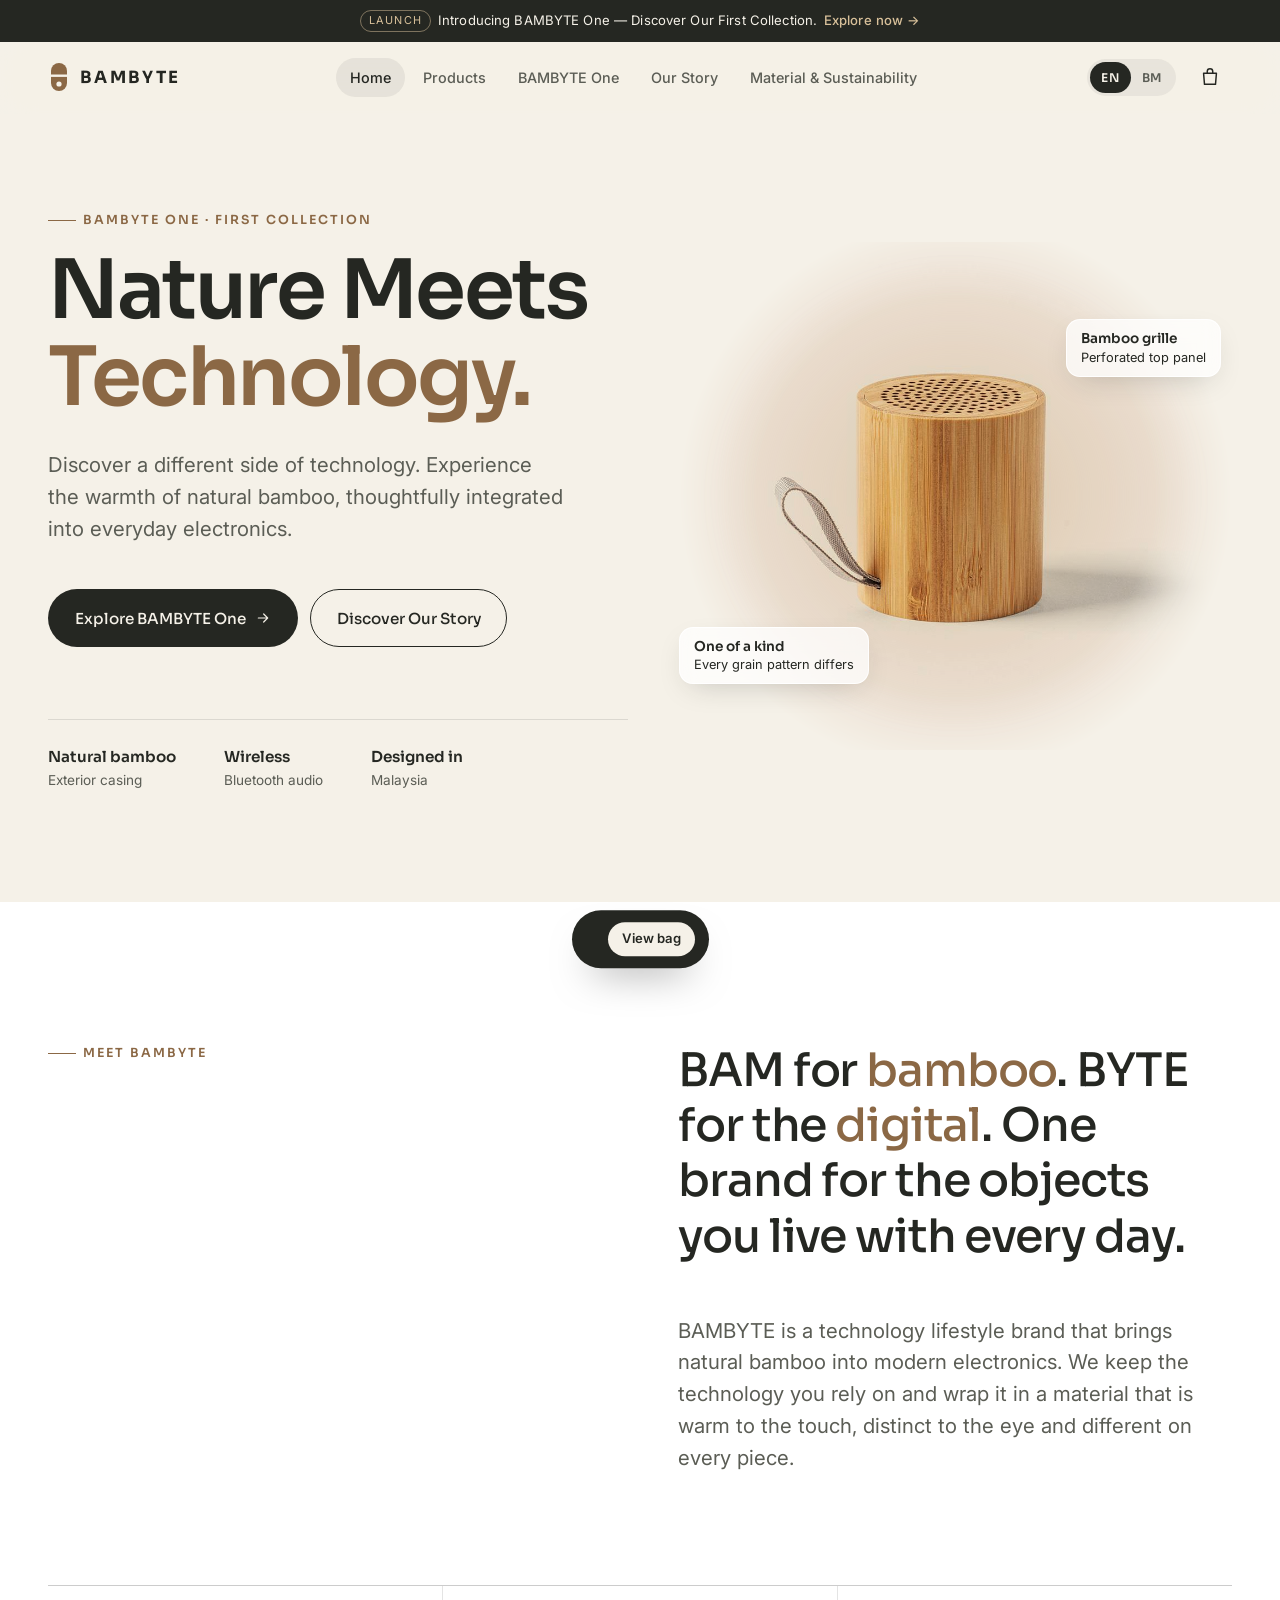
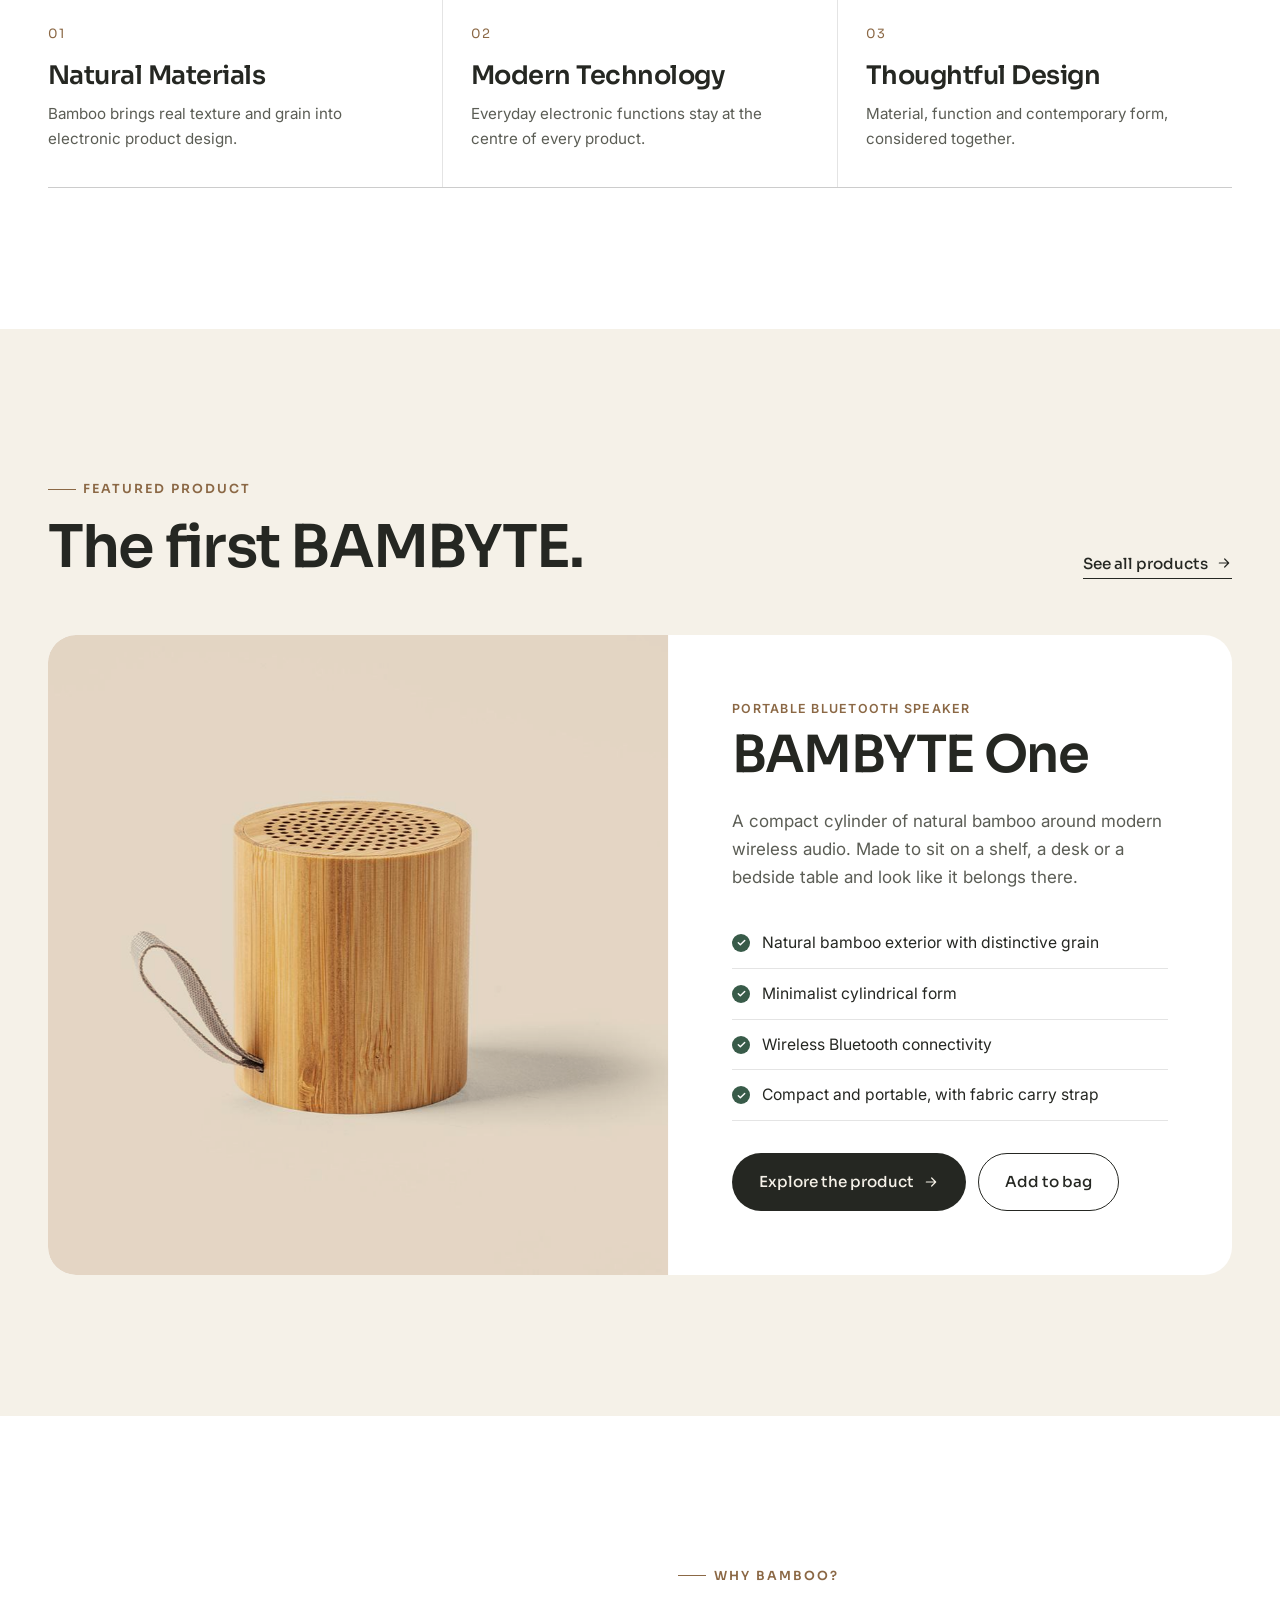
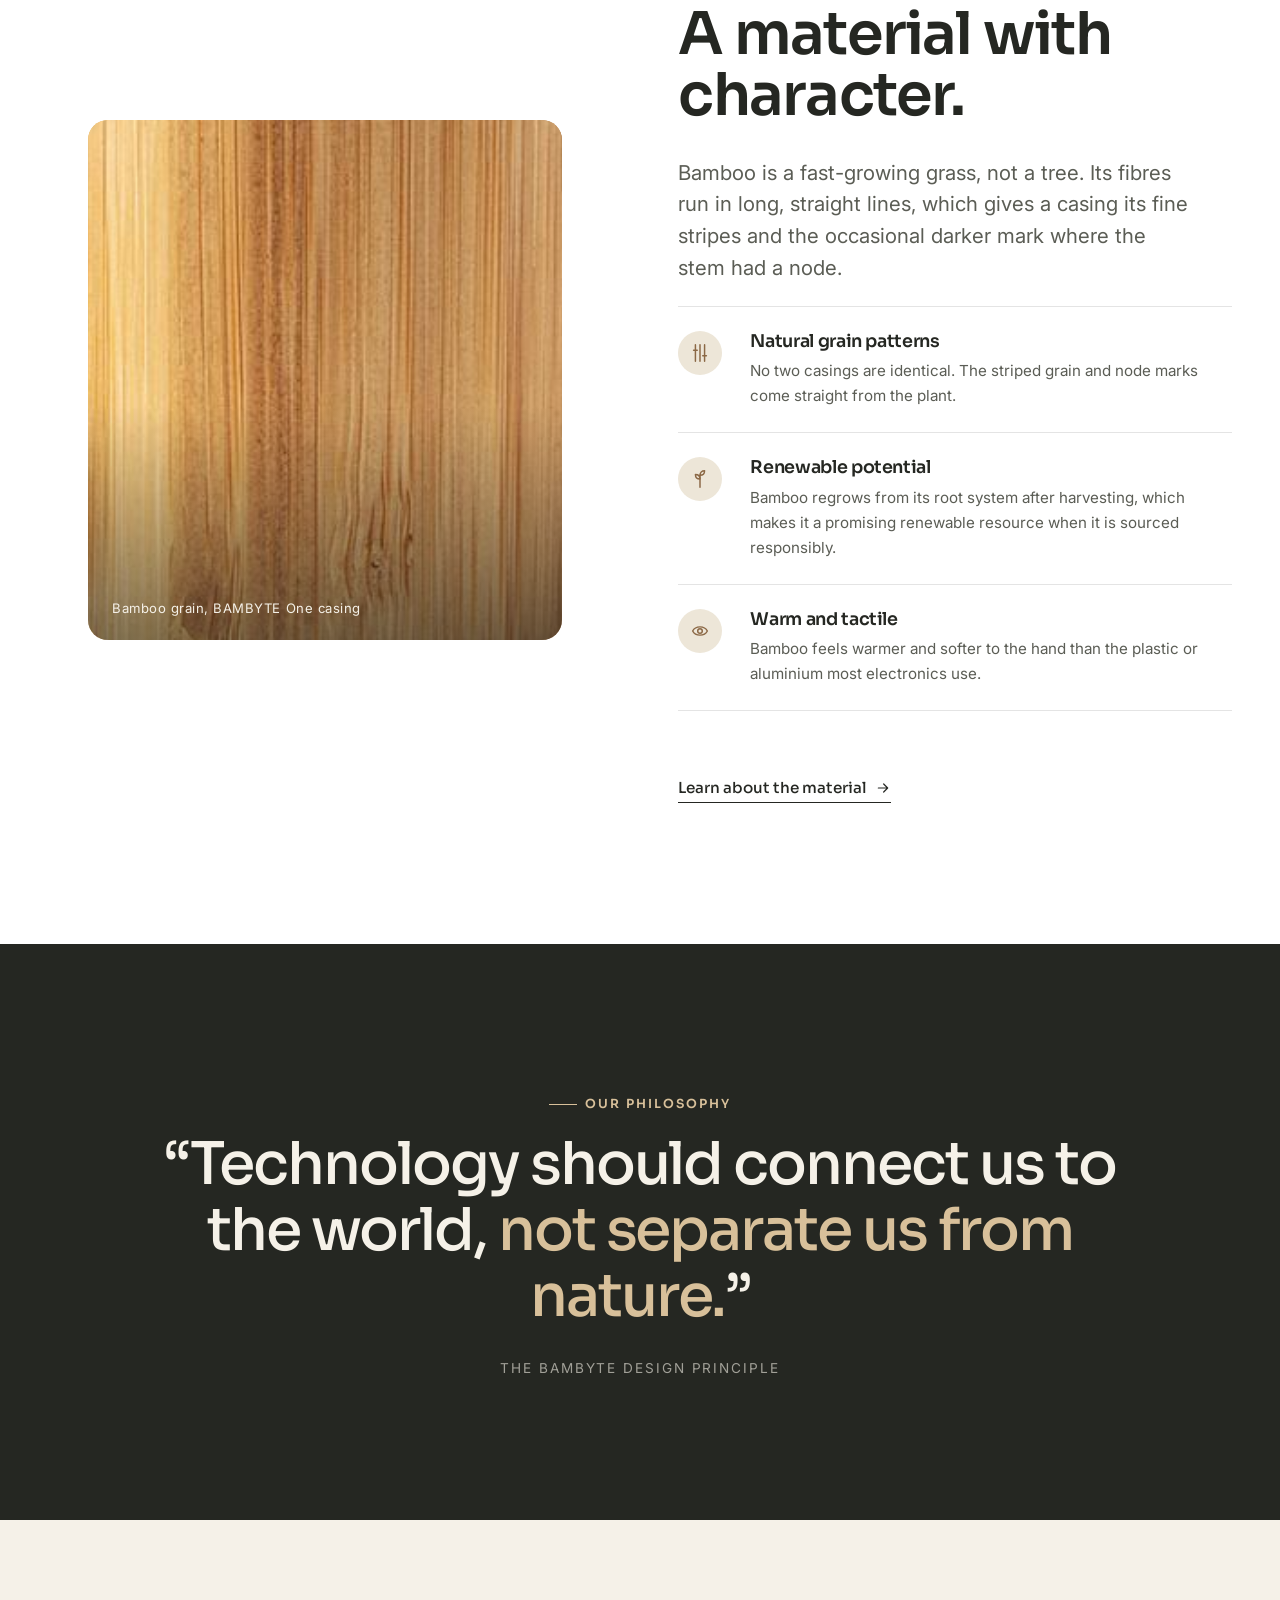
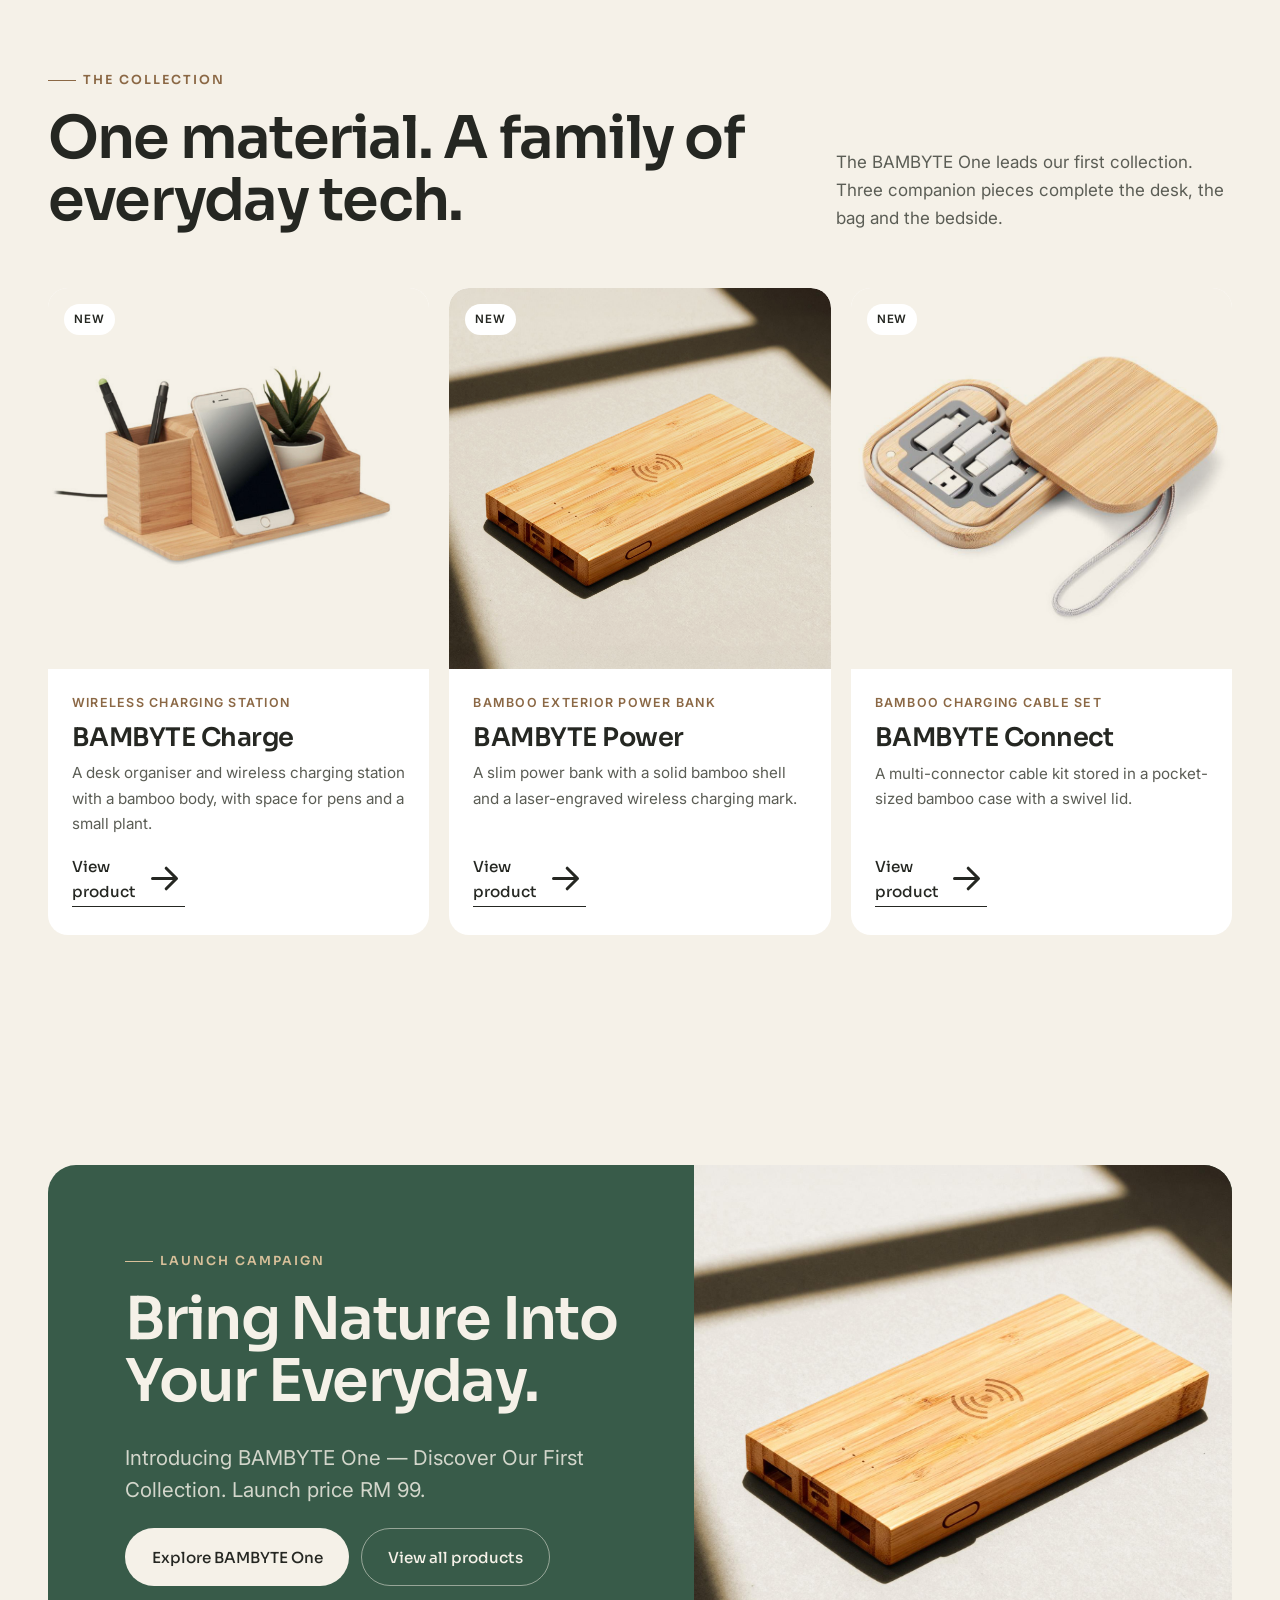
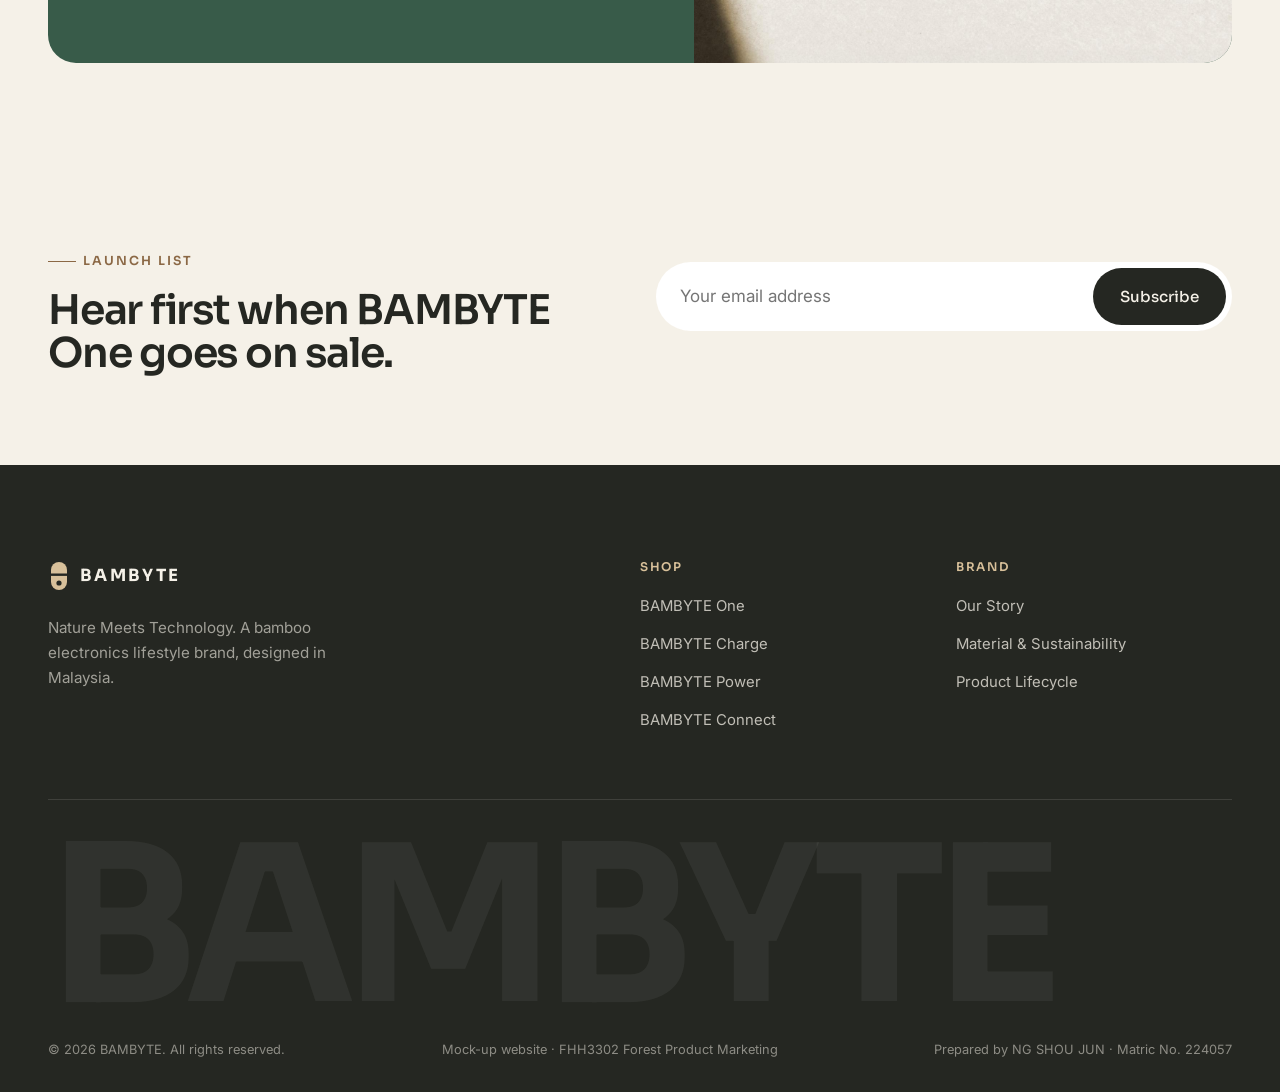
==== index.html @ 1f3321f1 "Add files via upload" ====
<!doctype html>
<html lang="en" class="no-js">
<head>
  <meta charset="utf-8">
  <meta name="viewport" content="width=device-width, initial-scale=1">
  <title>BAMBYTE — Nature Meets Technology</title>
  <meta name="description" content="BAMBYTE combines natural bamboo with modern electronics. Discover BAMBYTE One, a bamboo Bluetooth speaker designed for modern living spaces.">
  <meta property="og:title" content="BAMBYTE — Nature Meets Technology">
  <meta property="og:description" content="Bamboo electronics for modern living. Introducing BAMBYTE One.">
  <meta property="og:image" content="assets/img/one-speaker.jpg">
  <meta property="og:type" content="website">
  <meta name="theme-color" content="#F5F1E8">
  <link rel="preconnect" href="https://fonts.googleapis.com">
  <link rel="preconnect" href="https://fonts.gstatic.com" crossorigin>
  <link href="https://fonts.googleapis.com/css2?family=Inter:wght@400;500;600&family=Sora:wght@400;500;600;700&display=swap" rel="stylesheet">
  <link rel="stylesheet" href="assets/css/style.css">
</head>
<body data-page="home">
<main id="main">

  <!-- HERO -->
  <section class="hero">
    <div class="wrap">
      <div>
        <div class="eyebrow reveal">BAMBYTE One · First Collection</div>
        <h1 class="reveal" data-delay="1">Nature Meets <span class="accent">Technology.</span></h1>
        <p class="lead reveal" data-delay="2">Discover a different side of technology. Experience the warmth of natural bamboo, thoughtfully integrated into everyday electronics.</p>
        <div class="btn-row reveal" data-delay="3">
          <a class="btn btn--primary" href="bambyte-one.html">Explore BAMBYTE One <svg viewBox="0 0 24 24" fill="none" stroke="currentColor" stroke-width="1.8" stroke-linecap="round" stroke-linejoin="round"><path d="M5 12h14M13 6l6 6-6 6"/></svg></a>
          <a class="btn btn--ghost" href="story.html">Discover Our Story</a>
        </div>
        <div class="hero-meta reveal" data-delay="3">
          <div><strong>Natural bamboo</strong>Exterior casing</div>
          <div><strong>Wireless</strong>Bluetooth audio</div>
          <div><strong>Designed in</strong>Malaysia</div>
        </div>
      </div>
      <div class="hero-visual reveal" data-delay="1">
        <img src="assets/img/one-speaker.jpg" alt="BAMBYTE One bluetooth speaker with a cylindrical natural bamboo casing and perforated top grille" data-parallax="-0.04" fetchpriority="high">
        <div class="hero-callout hero-callout--a"><b>Bamboo grille</b>Perforated top panel</div>
        <div class="hero-callout hero-callout--b"><b>One of a kind</b>Every grain pattern differs</div>
      </div>
    </div>
  </section>

  <!-- A. BRAND INTRODUCTION -->
  <section class="section section--white" id="intro">
    <div class="wrap">
      <div class="split">
        <div class="eyebrow reveal">Meet BAMBYTE</div>
        <div>
          <p class="statement reveal">BAM for <em>bamboo</em>. BYTE for the <em>digital</em>. One brand for the objects you live with every day.</p>
          <p class="lead reveal" data-delay="1">BAMBYTE is a technology lifestyle brand that brings natural bamboo into modern electronics. We keep the technology you rely on and wrap it in a material that is warm to the touch, distinct to the eye and different on every piece.</p>
        </div>
      </div>
      <div class="pillars">
        <div class="pillar reveal"><span class="num">01</span><h3>Natural Materials</h3><p>Bamboo brings real texture and grain into electronic product design.</p></div>
        <div class="pillar reveal" data-delay="1"><span class="num">02</span><h3>Modern Technology</h3><p>Everyday electronic functions stay at the centre of every product.</p></div>
        <div class="pillar reveal" data-delay="2"><span class="num">03</span><h3>Thoughtful Design</h3><p>Material, function and contemporary form, considered together.</p></div>
      </div>
    </div>
  </section>

  <!-- B. FEATURED PRODUCT -->
  <section class="section" id="featured">
    <div class="wrap">
      <div class="head-row">
        <div>
          <div class="eyebrow reveal">Featured product</div>
          <h2 class="reveal">The first BAMBYTE.</h2>
        </div>
        <a class="link-arrow reveal" href="products.html">See all products <svg width="16" height="16" viewBox="0 0 24 24" fill="none" stroke="currentColor" stroke-width="1.8" stroke-linecap="round" stroke-linejoin="round"><path d="M5 12h14M13 6l6 6-6 6"/></svg></a>
      </div>
      <article class="feature-card reveal">
        <div class="feature-card__media"><img src="assets/img/one-speaker.jpg" alt="BAMBYTE One speaker on a warm ivory background" loading="lazy"></div>
        <div class="feature-card__body">
          <div class="product-card__type">Portable Bluetooth Speaker</div>
          <h2>BAMBYTE One</h2>
          <p class="muted">A compact cylinder of natural bamboo around modern wireless audio. Made to sit on a shelf, a desk or a bedside table and look like it belongs there.</p>
          <ul class="check-list">
            <li>Natural bamboo exterior with distinctive grain</li>
            <li>Minimalist cylindrical form</li>
            <li>Wireless Bluetooth connectivity</li>
            <li>Compact and portable, with fabric carry strap</li>
          </ul>
          <div class="btn-row">
            <a class="btn btn--primary" href="bambyte-one.html">Explore the product <svg viewBox="0 0 24 24" fill="none" stroke="currentColor" stroke-width="1.8" stroke-linecap="round" stroke-linejoin="round"><path d="M5 12h14M13 6l6 6-6 6"/></svg></a>
            <button class="btn btn--ghost" data-add="one">Add to bag</button>
          </div>
        </div>
      </article>
    </div>
  </section>

  <!-- C. WHY BAMBOO -->
  <section class="section section--white" id="why-bamboo">
    <div class="wrap split split--center">
      <figure class="texture-panel reveal" role="img" aria-label="Close-up of natural bamboo grain on the BAMBYTE One casing">
        <div class="crop crop--grain"></div>
        <figcaption>Bamboo grain, BAMBYTE One casing</figcaption>
      </figure>
      <div>
        <div class="eyebrow reveal">Why bamboo?</div>
        <h2 class="reveal">A material with character.</h2>
        <p class="lead reveal">Bamboo is a fast-growing grass, not a tree. Its fibres run in long, straight lines, which gives a casing its fine stripes and the occasional darker mark where the stem had a node.</p>
        <div class="facts">
          <div class="fact reveal"><div class="ico"><svg viewBox="0 0 24 24" fill="none" stroke="currentColor" stroke-width="1.6" stroke-linecap="round"><path d="M7 3v18M12 3v18M17 3v18"/><path d="M5 9h4M15 15h4"/></svg></div><div><h3>Natural grain patterns</h3><p>No two casings are identical. The striped grain and node marks come straight from the plant.</p></div></div>
          <div class="fact reveal"><div class="ico"><svg viewBox="0 0 24 24" fill="none" stroke="currentColor" stroke-width="1.6" stroke-linecap="round" stroke-linejoin="round"><path d="M12 21V8"/><path d="M12 8c0-3 2-5 5-5 0 3-2 5-5 5zM12 12c0-3-2-5-5-5 0 3 2 5 5 5z"/></svg></div><div><h3>Renewable potential</h3><p>Bamboo regrows from its root system after harvesting, which makes it a promising renewable resource when it is sourced responsibly.</p></div></div>
          <div class="fact reveal"><div class="ico"><svg viewBox="0 0 24 24" fill="none" stroke="currentColor" stroke-width="1.6" stroke-linecap="round" stroke-linejoin="round"><path d="M4 12c3-6 13-6 16 0-3 6-13 6-16 0z"/><circle cx="12" cy="12" r="2.5"/></svg></div><div><h3>Warm and tactile</h3><p>Bamboo feels warmer and softer to the hand than the plastic or aluminium most electronics use.</p></div></div>
        </div>
        <a class="link-arrow reveal mt-l" href="sustainability.html">Learn about the material <svg width="16" height="16" viewBox="0 0 24 24" fill="none" stroke="currentColor" stroke-width="1.8" stroke-linecap="round" stroke-linejoin="round"><path d="M5 12h14M13 6l6 6-6 6"/></svg></a>
      </div>
    </div>
  </section>

  <!-- D. PHILOSOPHY -->
  <section class="section section--dark" id="philosophy">
    <div class="wrap">
      <div class="quote-block">
        <div class="eyebrow reveal">Our philosophy</div>
        <blockquote class="reveal">“Technology should connect us to the world, <span>not separate us from nature.</span>”</blockquote>
        <cite class="reveal">The BAMBYTE design principle</cite>
      </div>
    </div>
  </section>

  <!-- Collection teaser -->
  <section class="section" id="collection">
    <div class="wrap">
      <div class="head-row">
        <div>
          <div class="eyebrow reveal">The collection</div>
          <h2 class="reveal">One material. A family of everyday tech.</h2>
        </div>
        <p class="muted reveal" style="max-width:36ch;margin:0">The BAMBYTE One leads our first collection. Three companion pieces complete the desk, the bag and the bedside.</p>
      </div>
      <div class="catalogue" id="home-catalogue"></div>
    </div>
  </section>

  <!-- E. CALL TO ACTION -->
  <section class="section section--tight">
    <div class="wrap">
      <div class="cta-band reveal">
        <div class="cta-band__body">
          <div class="eyebrow">Launch campaign</div>
          <h2>Bring Nature Into Your Everyday.</h2>
          <p class="lead">Introducing BAMBYTE One — Discover Our First Collection. Launch price RM 99.</p>
          <div class="btn-row">
            <a class="btn btn--light" href="bambyte-one.html">Explore BAMBYTE One</a>
            <a class="btn btn--ghost-light" href="products.html">View all products</a>
          </div>
        </div>
        <div class="cta-band__media" role="img" aria-label="BAMBYTE Power bamboo power bank in natural window light"></div>
      </div>
    </div>
  </section>

  <!-- Newsletter -->
  <section class="section section--tight">
    <div class="wrap newsletter">
      <div>
        <div class="eyebrow">Launch list</div>
        <h2 class="mb-0" style="font-size:clamp(1.8rem,3.2vw,2.6rem)">Hear first when BAMBYTE One goes on sale.</h2>
      </div>
      <div>
        <form novalidate>
          <label class="visually-hidden" for="nl-email">Email address</label>
          <input id="nl-email" type="email" placeholder="Your email address" autocomplete="email">
          <button class="btn btn--primary" type="submit">Subscribe</button>
        </form>
        <p class="msg" aria-live="polite"></p>
      </div>
    </div>
  </section>

</main>
<script src="assets/js/i18n-ms.js"></script>
<script src="assets/js/main.js"></script>
<script>
  // Companion products on the home page (flagship already featured above)
  document.getElementById('home-catalogue').innerHTML =
    Object.values(PRODUCTS).filter(p => !p.flagship).map(cardHTML).join('');
</script>
</body>
</html>
---- assets/css/style.css ----
/* =========================================================
   BAMBYTE — Nature Meets Technology
   Global stylesheet
   ========================================================= */

:root {
  --ivory: #F5F1E8;
  --ivory-deep: #EDE6D8;
  --beige: #D8C09A;
  --brown: #8B6845;
  --green: #385B49;
  --charcoal: #252722;
  --white: #FFFFFF;

  --ink: var(--charcoal);
  --ink-soft: #5B5D55;
  --line: rgba(37, 39, 34, .12);

  --font-head: "Sora", "Segoe UI", system-ui, sans-serif;
  --font-body: "Inter", "Segoe UI", system-ui, sans-serif;

  --wrap: 1280px;
  --gutter: clamp(16px, 4vw, 48px);
  --radius: 20px;
  --radius-sm: 12px;
  --ease: cubic-bezier(.2, .7, .2, 1);
  --header-h: 72px;
}

*, *::before, *::after { box-sizing: border-box; }
html { scroll-behavior: smooth; -webkit-text-size-adjust: 100%; }
@media (prefers-reduced-motion: reduce) {
  html { scroll-behavior: auto; }
  *, *::before, *::after { animation: none !important; transition: none !important; }
}

body {
  margin: 0;
  font-family: var(--font-body);
  font-size: 17px;
  line-height: 1.65;
  color: var(--ink);
  background: var(--ivory);
  -webkit-font-smoothing: antialiased;
  overflow-x: hidden;
}

img { max-width: 100%; display: block; }
a { color: inherit; }
button { font: inherit; color: inherit; cursor: pointer; }
:focus-visible { outline: 2px solid var(--green); outline-offset: 3px; border-radius: 4px; }

h1, h2, h3, h4 {
  font-family: var(--font-head);
  font-weight: 600;
  letter-spacing: -0.03em;
  line-height: 1.05;
  margin: 0 0 .5em;
}
h1 { font-size: clamp(2.6rem, 7vw, 6.2rem); }
h2 { font-size: clamp(2rem, 4.6vw, 3.8rem); }
h3 { font-size: clamp(1.25rem, 2vw, 1.6rem); letter-spacing: -0.02em; line-height: 1.2; }
p { margin: 0 0 1.1em; }

.wrap { width: 100%; max-width: var(--wrap); margin: 0 auto; padding: 0 var(--gutter); }
.section { padding: clamp(72px, 11vw, 160px) 0; }
.section--tight { padding: clamp(48px, 7vw, 96px) 0; }
.section--white { background: var(--white); }
.section--sand { background: var(--ivory-deep); }
.section--dark { background: var(--charcoal); color: var(--ivory); }
.section--green { background: var(--green); color: var(--ivory); }

.eyebrow {
  display: inline-flex; align-items: center; gap: .6em;
  font-family: var(--font-head);
  font-size: .78rem; font-weight: 600;
  letter-spacing: .16em; text-transform: uppercase;
  color: var(--brown);
  margin-bottom: 1.4em;
}
.eyebrow::before { content: ""; width: 28px; height: 1px; background: currentColor; }
.section--dark .eyebrow, .section--green .eyebrow { color: var(--beige); }

.lead { font-size: clamp(1.1rem, 1.6vw, 1.35rem); line-height: 1.55; color: var(--ink-soft); max-width: 40ch; }
.section--dark .lead, .section--green .lead { color: rgba(245, 241, 232, .75); }
.muted { color: var(--ink-soft); }
.small { font-size: .875rem; }

/* ---------- Buttons ---------- */
.btn {
  display: inline-flex; align-items: center; justify-content: center; gap: .6em;
  padding: 1em 1.7em;
  border-radius: 999px;
  border: 1px solid transparent;
  font-family: var(--font-head);
  font-size: .95rem; font-weight: 500;
  text-decoration: none;
  transition: background .35s var(--ease), color .35s var(--ease), border-color .35s var(--ease), transform .35s var(--ease);
  white-space: nowrap;
}
.btn svg { width: 16px; height: 16px; transition: transform .35s var(--ease); }
.btn:hover svg { transform: translateX(3px); }
.btn--primary { background: var(--charcoal); color: var(--ivory); }
.btn--primary:hover { background: var(--green); }
.btn--ghost { border-color: var(--charcoal); color: var(--charcoal); background: transparent; }
.btn--ghost:hover { background: var(--charcoal); color: var(--ivory); }
.btn--light { background: var(--ivory); color: var(--charcoal); }
.btn--light:hover { background: var(--beige); }
.btn--ghost-light { border-color: rgba(245,241,232,.5); color: var(--ivory); }
.btn--ghost-light:hover { background: var(--ivory); color: var(--charcoal); }
.btn--block { width: 100%; }
.btn-row { display: flex; flex-wrap: wrap; gap: 12px; }

.link-arrow {
  display: inline-flex; align-items: center; gap: .5em;
  font-family: var(--font-head); font-weight: 500; font-size: .95rem;
  text-decoration: none; border-bottom: 1px solid currentColor; padding-bottom: 2px;
}

/* ---------- Launch bar ---------- */
.launch-bar {
  background: var(--charcoal); color: var(--ivory);
  font-size: .82rem; text-align: center;
  padding: 10px var(--gutter);
  letter-spacing: .01em;
}
.launch-bar a { color: var(--beige); text-decoration: none; font-weight: 500; margin-left: .5em; white-space: nowrap; }
.launch-bar a:hover { text-decoration: underline; }
.launch-bar .tag {
  display: inline-block; font-size: .68rem; letter-spacing: .12em; text-transform: uppercase;
  border: 1px solid rgba(216,192,154,.5); color: var(--beige);
  border-radius: 999px; padding: 1px 8px; margin-right: .6em; vertical-align: 1px;
}

/* ---------- Header ---------- */
.site-header {
  position: sticky; top: 0; z-index: 50;
  height: var(--header-h);
  background: rgba(245, 241, 232, .82);
  backdrop-filter: saturate(160%) blur(16px);
  -webkit-backdrop-filter: saturate(160%) blur(16px);
  border-bottom: 1px solid transparent;
  transition: border-color .3s, background .3s;
}
.site-header.is-scrolled { border-bottom-color: var(--line); }
.site-header .wrap { height: 100%; display: flex; align-items: center; justify-content: space-between; gap: 24px; }

.logo { display: inline-flex; align-items: center; gap: 10px; text-decoration: none; font-family: var(--font-head); font-weight: 700; letter-spacing: .14em; font-size: 1.05rem; }
.logo svg { width: 22px; height: 30px; flex: none; }

.nav { display: flex; align-items: center; gap: 4px; }
.nav a {
  text-decoration: none; font-size: .9rem; font-weight: 500;
  padding: 8px 14px; border-radius: 999px; color: var(--ink-soft);
  transition: color .25s, background .25s;
}
.nav a:hover { color: var(--ink); background: rgba(37,39,34,.05); }
.nav a[aria-current="page"] { color: var(--ink); background: rgba(37,39,34,.07); }

.header-actions { display: flex; align-items: center; gap: 8px; }
.icon-btn {
  position: relative; width: 44px; height: 44px; border-radius: 50%;
  display: inline-grid; place-items: center;
  background: transparent; border: 0; transition: background .25s;
}
.icon-btn:hover { background: rgba(37,39,34,.07); }
.icon-btn svg { width: 22px; height: 22px; }
.cart-count {
  position: absolute; top: 4px; right: 2px;
  min-width: 18px; height: 18px; padding: 0 5px;
  border-radius: 999px; background: var(--green); color: var(--white);
  font-size: .68rem; font-weight: 600; line-height: 18px; text-align: center;
  transform: scale(0); transition: transform .3s var(--ease);
}
.cart-count.has-items { transform: scale(1); }
.cart-count.bump { animation: bump .45s var(--ease); }
@keyframes bump { 40% { transform: scale(1.35); } }

.menu-toggle { display: none; }

@media (max-width: 920px) {
  .menu-toggle { display: inline-grid; }
  .nav {
    position: fixed; inset: var(--header-h) 0 0 0;
    flex-direction: column; align-items: stretch; gap: 0;
    padding: 24px var(--gutter) 40px;
    background: var(--ivory);
    opacity: 0; visibility: hidden; transform: translateY(-8px);
    transition: opacity .3s var(--ease), transform .3s var(--ease), visibility .3s;
    overflow-y: auto;
  }
  .nav a {
    font-family: var(--font-head); font-size: 1.7rem; font-weight: 500; letter-spacing: -0.02em;
    padding: 14px 0; border-radius: 0; border-bottom: 1px solid var(--line); color: var(--ink);
  }
  .nav a[aria-current="page"] { background: none; color: var(--green); }
  body.menu-open .nav { opacity: 1; visibility: visible; transform: none; }
  body.menu-open { overflow: hidden; }
}

/* ---------- Hero (home) ---------- */
.hero {
  position: relative;
  min-height: calc(100svh - var(--header-h) - 40px);
  display: grid; align-items: center;
  padding: clamp(40px, 6vw, 80px) 0 clamp(56px, 8vw, 100px);
  overflow: hidden;
}
.hero .wrap { display: grid; grid-template-columns: 1.05fr 1fr; gap: clamp(24px, 4vw, 64px); align-items: center; }
.hero h1 { margin-bottom: .35em; }
.hero h1 .accent { color: var(--brown); }
.hero .lead { margin-bottom: 2.2em; }
.hero-visual { position: relative; aspect-ratio: 1 / 1; }
.hero-visual::before {
  content: ""; position: absolute; inset: 8% 6%;
  border-radius: 50%;
  background: radial-gradient(closest-side, rgba(216,192,154,.55), rgba(216,192,154,0));
  filter: blur(10px);
}
.hero-visual img {
  position: relative; width: 100%; height: 100%; object-fit: contain;
  mix-blend-mode: multiply;
  will-change: transform;
}
.hero-meta {
  display: flex; gap: clamp(20px, 4vw, 48px); flex-wrap: wrap;
  margin-top: clamp(40px, 6vw, 72px); padding-top: 24px; border-top: 1px solid var(--line);
  font-size: .85rem; color: var(--ink-soft);
}
.hero-meta strong { display: block; font-family: var(--font-head); font-weight: 600; color: var(--ink); font-size: .95rem; }
.hero-callout {
  position: absolute; z-index: 2;
  background: rgba(255,255,255,.75); backdrop-filter: blur(10px); -webkit-backdrop-filter: blur(10px);
  border: 1px solid rgba(255,255,255,.9);
  padding: 10px 14px; border-radius: 14px; font-size: .8rem; line-height: 1.35;
  box-shadow: 0 10px 30px -12px rgba(37,39,34,.25);
}
.hero-callout b { display: block; font-family: var(--font-head); font-weight: 600; font-size: .85rem; }
.hero-callout--a { top: 18%; right: 2%; }
.hero-callout--b { bottom: 16%; left: 0; }

@media (max-width: 860px) {
  .hero { min-height: auto; }
  .hero .wrap { grid-template-columns: 1fr; }
  .hero-visual { max-width: 520px; width: 100%; margin: 0 auto; order: -1; }
  .hero-callout--a { right: 0; }
}

/* ---------- Statement / intro ---------- */
.statement {
  font-family: var(--font-head);
  font-size: clamp(1.6rem, 3.6vw, 3rem);
  font-weight: 500; letter-spacing: -0.025em; line-height: 1.2;
  max-width: 24ch;
}
.statement em { font-style: normal; color: var(--brown); }
.split { display: grid; grid-template-columns: 1fr 1fr; gap: clamp(32px, 6vw, 96px); align-items: start; }
.split--center { align-items: center; }
@media (max-width: 860px) { .split { grid-template-columns: 1fr; } }

.pillars { display: grid; grid-template-columns: repeat(3, 1fr); gap: 1px; background: var(--line); border-top: 1px solid var(--line); border-bottom: 1px solid var(--line); margin-top: clamp(48px, 7vw, 96px); }
.pillar { background: var(--ivory); padding: 32px 28px 36px 0; }
.pillar + .pillar { padding-left: 28px; }
.pillar .num { font-family: var(--font-head); font-size: .8rem; color: var(--brown); letter-spacing: .1em; }
.pillar h3 { margin: 14px 0 10px; }
.pillar p { color: var(--ink-soft); margin: 0; font-size: .95rem; }
.section--white .pillar { background: var(--white); }
@media (max-width: 760px) {
  .pillars { grid-template-columns: 1fr; }
  .pillar, .pillar + .pillar { padding: 28px 0; }
}

/* ---------- Featured product (home) ---------- */
.feature-card {
  display: grid; grid-template-columns: 1.1fr 1fr;
  background: var(--white); border-radius: calc(var(--radius) + 8px); overflow: hidden;
}
.feature-card__media { background: var(--ivory-deep); position: relative; min-height: 420px; }
.feature-card__media img { position: absolute; inset: 0; width: 100%; height: 100%; object-fit: cover; mix-blend-mode: multiply; transition: transform 1.2s var(--ease); }
.feature-card:hover .feature-card__media img { transform: scale(1.04); }
.feature-card__body { padding: clamp(32px, 5vw, 72px); display: flex; flex-direction: column; justify-content: center; }
.feature-card__body h2 { font-size: clamp(2rem, 4vw, 3.2rem); }
.check-list { list-style: none; padding: 0; margin: 8px 0 32px; }
.check-list li { display: flex; gap: 12px; padding: 12px 0; border-bottom: 1px solid var(--line); font-size: .98rem; }
.check-list li::before {
  content: ""; flex: none; width: 18px; height: 18px; margin-top: 4px; border-radius: 50%;
  background: var(--green) url("data:image/svg+xml,%3Csvg xmlns='http://www.w3.org/2000/svg' viewBox='0 0 24 24' fill='none' stroke='white' stroke-width='3' stroke-linecap='round' stroke-linejoin='round'%3E%3Cpath d='M5 12.5l4.5 4.5L19 7.5'/%3E%3C/svg%3E") center / 11px no-repeat;
}
@media (max-width: 860px) {
  .feature-card { grid-template-columns: 1fr; }
  .feature-card__media { min-height: 0; aspect-ratio: 1 / .92; }
}

/* ---------- Why bamboo ---------- */
.texture-panel {
  position: relative; border-radius: var(--radius); overflow: hidden; min-height: 520px;
  background-image: url("../img/one-speaker.jpg");
  background-size: 520%; background-position: 46% 72%;
}
.texture-panel::after { content: ""; position: absolute; inset: 0; background: linear-gradient(180deg, rgba(37,39,34,0) 55%, rgba(37,39,34,.55)); }
.texture-panel figcaption { position: absolute; z-index: 1; left: 24px; bottom: 20px; color: var(--ivory); font-size: .82rem; letter-spacing: .04em; }
.facts { display: grid; gap: 0; margin-top: 8px; }
.fact { display: grid; grid-template-columns: 56px 1fr; gap: 16px; padding: 24px 0; border-top: 1px solid var(--line); }
.fact:last-child { border-bottom: 1px solid var(--line); }
.fact .ico { width: 44px; height: 44px; border-radius: 50%; display: grid; place-items: center; background: var(--ivory-deep); color: var(--brown); }
.fact .ico svg { width: 22px; height: 22px; }
.fact h3 { font-size: 1.1rem; margin-bottom: 6px; }
.fact p { margin: 0; color: var(--ink-soft); font-size: .95rem; }
@media (max-width: 860px) { .texture-panel { min-height: 360px; } }

/* ---------- Philosophy quote ---------- */
.quote-block { text-align: center; max-width: 1000px; margin: 0 auto; }
.quote-block blockquote {
  margin: 0; font-family: var(--font-head); font-weight: 500;
  font-size: clamp(1.9rem, 4.6vw, 4rem); line-height: 1.12; letter-spacing: -0.035em;
}
.quote-block blockquote span { color: var(--beige); }
.quote-block cite { display: block; margin-top: 2em; font-style: normal; font-size: .85rem; letter-spacing: .14em; text-transform: uppercase; color: rgba(245,241,232,.6); }

/* ---------- CTA band ---------- */
.cta-band {
  position: relative; overflow: hidden;
  border-radius: calc(var(--radius) + 8px);
  background: var(--green); color: var(--ivory);
  display: grid; grid-template-columns: 1.2fr 1fr; align-items: center;
}
.cta-band__body { padding: clamp(40px, 6vw, 88px); }
.cta-band__body h2 { font-size: clamp(2.1rem, 4.6vw, 4rem); }
.cta-band__media { align-self: stretch; position: relative; min-height: 360px; background: url("../img/power-bank.jpg") center / cover; }
@media (max-width: 860px) { .cta-band { grid-template-columns: 1fr; } .cta-band__media { min-height: 280px; } }

/* ---------- Page hero (inner pages) ---------- */
.page-hero { padding: clamp(56px, 9vw, 128px) 0 clamp(40px, 6vw, 80px); }
.page-hero h1 { font-size: clamp(2.6rem, 6.4vw, 5.6rem); max-width: 14ch; }
.page-hero .lead { max-width: 52ch; }
.page-hero--center { text-align: center; }
.page-hero--center h1, .page-hero--center .lead { margin-left: auto; margin-right: auto; }

/* ---------- Product catalogue ---------- */
.catalogue { display: grid; grid-template-columns: repeat(3, 1fr); gap: 20px; }
.product-card {
  position: relative; display: flex; flex-direction: column;
  background: var(--white); border-radius: var(--radius); overflow: hidden;
  text-decoration: none;
  transition: transform .5s var(--ease), box-shadow .5s var(--ease);
}
.product-card:hover { transform: translateY(-6px); box-shadow: 0 30px 60px -30px rgba(37,39,34,.35); }
.product-card__media { position: relative; aspect-ratio: 1 / 1; background: var(--ivory); overflow: hidden; }
.product-card__media img { width: 100%; height: 100%; object-fit: cover; mix-blend-mode: multiply; transition: transform .9s var(--ease); }
.product-card:hover .product-card__media img { transform: scale(1.06); }
.product-card__body { padding: 24px 24px 28px; display: flex; flex-direction: column; flex: 1; }
.product-card__type { font-size: .78rem; letter-spacing: .1em; text-transform: uppercase; color: var(--brown); font-weight: 600; margin-bottom: 8px; }
.product-card h3 { margin-bottom: 8px; }
.product-card p { color: var(--ink-soft); font-size: .95rem; margin-bottom: 18px; }
.product-card__usp { display: flex; gap: 10px; align-items: flex-start; font-size: .88rem; padding: 12px 14px; background: var(--ivory); border-radius: var(--radius-sm); margin-bottom: 20px; }
.product-card__usp svg { flex: none; width: 16px; height: 16px; margin-top: 3px; color: var(--green); }
.product-card__foot { margin-top: auto; display: flex; align-items: center; justify-content: space-between; gap: 12px; }
.badge {
  display: inline-flex; align-items: center; gap: 6px;
  font-size: .72rem; font-weight: 600; letter-spacing: .08em; text-transform: uppercase;
  padding: 6px 10px; border-radius: 999px; background: var(--white); color: var(--ink);
}
.badge--green { background: var(--green); color: var(--ivory); }
.badge--outline { background: transparent; border: 1px solid var(--line); color: var(--ink-soft); }
.product-card .badge { position: absolute; top: 16px; left: 16px; z-index: 2; }

/* flagship card spans two columns */
.product-card--flagship { grid-column: span 3; display: grid; grid-template-columns: 1.15fr 1fr; background: var(--charcoal); color: var(--ivory); }
.product-card--flagship .product-card__media { aspect-ratio: auto; min-height: 520px; background: var(--ivory-deep); }
.product-card--flagship .product-card__media img { position: absolute; inset: 0; }
.product-card--flagship .product-card__body { padding: clamp(32px, 5vw, 64px); justify-content: center; }
.product-card--flagship h3 { font-size: clamp(2rem, 4vw, 3.4rem); letter-spacing: -0.035em; line-height: 1.05; }
.product-card--flagship p { color: rgba(245,241,232,.72); font-size: 1.05rem; max-width: 42ch; }
.product-card--flagship .product-card__type { color: var(--beige); }
.product-card--flagship .product-card__usp { background: rgba(245,241,232,.08); color: var(--ivory); }
.product-card--flagship .product-card__usp svg { color: var(--beige); }
.product-card--flagship .product-card__foot { justify-content: flex-start; flex-wrap: wrap; }

@media (max-width: 1000px) {
  .catalogue { grid-template-columns: repeat(2, 1fr); }
  .product-card--flagship { grid-column: span 2; }
}
@media (max-width: 700px) {
  .catalogue { grid-template-columns: 1fr; }
  .product-card--flagship { grid-column: auto; grid-template-columns: 1fr; }
  .product-card--flagship .product-card__media { min-height: 0; aspect-ratio: 1 / .92; }
}

.notice {
  display: flex; gap: 12px; align-items: flex-start;
  padding: 16px 20px; border-radius: var(--radius-sm);
  background: rgba(139,104,69,.08); color: var(--ink);
  font-size: .9rem; line-height: 1.5;
}
.notice svg { flex: none; width: 18px; height: 18px; margin-top: 2px; color: var(--brown); }
.section--dark .notice { background: rgba(245,241,232,.08); color: var(--ivory); }

.filter-bar { display: flex; gap: 8px; flex-wrap: wrap; margin-bottom: 28px; }
.chip {
  border: 1px solid var(--line); background: transparent;
  padding: 9px 18px; border-radius: 999px; font-size: .88rem; font-weight: 500;
  transition: all .25s var(--ease);
}
.chip:hover { border-color: var(--ink); }
.chip.is-active { background: var(--charcoal); color: var(--ivory); border-color: var(--charcoal); }

/* ---------- Product detail ---------- */
.pdp-hero { padding: clamp(24px, 4vw, 48px) 0 0; }
.pdp-hero__inner { text-align: center; }
.pdp-hero h1 { font-size: clamp(2.8rem, 8vw, 7rem); max-width: 12ch; margin: 0 auto .3em; }
.pdp-hero .lead { margin: 0 auto 2em; text-align: center; }
.pdp-hero__img { max-width: 860px; margin: clamp(16px, 3vw, 40px) auto 0; aspect-ratio: 1000 / 920; }
.pdp-hero__img img { width: 100%; height: 100%; object-fit: contain; mix-blend-mode: multiply; }
.pdp-hero .btn-row { justify-content: center; }

.subnav {
  position: sticky; top: var(--header-h); z-index: 40;
  background: rgba(255,255,255,.85); backdrop-filter: blur(14px); -webkit-backdrop-filter: blur(14px);
  border-bottom: 1px solid var(--line);
}
.subnav .wrap { display: flex; align-items: center; justify-content: space-between; gap: 16px; height: 56px; }
.subnav__title { font-family: var(--font-head); font-weight: 600; font-size: 1rem; white-space: nowrap; }
.subnav__links { display: flex; gap: 4px; overflow-x: auto; scrollbar-width: none; }
.subnav__links::-webkit-scrollbar { display: none; }
.subnav__links a { text-decoration: none; font-size: .85rem; color: var(--ink-soft); padding: 6px 12px; border-radius: 999px; white-space: nowrap; }
.subnav__links a:hover { color: var(--ink); background: rgba(37,39,34,.06); }
.subnav .btn { padding: .6em 1.2em; font-size: .85rem; }
@media (max-width: 760px) { .subnav__title { display: none; } }

.feature-grid { display: grid; grid-template-columns: repeat(6, 1fr); gap: 16px; }
.feature-tile {
  grid-column: span 2;
  background: var(--white); border-radius: var(--radius); padding: 32px 28px;
  min-height: 240px; display: flex; flex-direction: column; justify-content: space-between;
}
.feature-tile:nth-child(4), .feature-tile:nth-child(5) { grid-column: span 3; }
.feature-tile .ico { width: 48px; height: 48px; border-radius: 14px; background: var(--ivory); display: grid; place-items: center; color: var(--brown); margin-bottom: 40px; }
.feature-tile .ico svg { width: 24px; height: 24px; }
.feature-tile h3 { margin-bottom: 8px; }
.feature-tile p { margin: 0; color: var(--ink-soft); font-size: .95rem; }
.feature-tile--dark { background: var(--charcoal); color: var(--ivory); }
.feature-tile--dark p { color: rgba(245,241,232,.7); }
.feature-tile--dark .ico { background: rgba(245,241,232,.08); color: var(--beige); }
@media (max-width: 900px) {
  .feature-grid { grid-template-columns: 1fr 1fr; }
  .feature-tile, .feature-tile:nth-child(4), .feature-tile:nth-child(5) { grid-column: span 1; }
  .feature-tile:nth-child(5) { grid-column: span 2; }
}
@media (max-width: 560px) {
  .feature-grid { grid-template-columns: 1fr; }
  .feature-tile, .feature-tile:nth-child(4), .feature-tile:nth-child(5) { grid-column: auto; }
}

/* Close-up gallery — crops of master photography */
.detail-gallery { display: grid; grid-template-columns: repeat(6, 1fr); grid-auto-rows: 260px; gap: 16px; }
.detail { position: relative; border-radius: var(--radius); overflow: hidden; background: var(--ivory-deep); margin: 0; }
.detail--a { grid-column: span 4; grid-row: span 2; }
.detail--b { grid-column: span 2; grid-row: span 1; }
.detail--c { grid-column: span 2; grid-row: span 1; }
.detail--d { grid-column: span 3; }
.detail--e { grid-column: span 3; }
.crop {
  position: absolute; inset: 0;
  background-image: url("../img/one-speaker.jpg");
  background-repeat: no-repeat;
  transition: transform 1.2s var(--ease);
}
.detail:hover .crop { transform: scale(1.05); }
.crop--grain { background-size: 560%; background-position: 46% 78%; }
.crop--casing { background-size: 210%; background-position: 70% 58%; }
.crop--grille { background-size: 330%; background-position: 49% 27%; }
.detail figcaption {
  position: absolute; left: 16px; bottom: 16px; z-index: 2;
  background: rgba(255,255,255,.88); backdrop-filter: blur(8px); -webkit-backdrop-filter: blur(8px);
  padding: 8px 14px; border-radius: 999px; font-size: .8rem; font-weight: 500;
}
.detail--placeholder {
  display: grid; place-items: center; text-align: center;
  background:
    repeating-linear-gradient(90deg, rgba(139,104,69,.07) 0 2px, transparent 2px 9px),
    var(--ivory-deep);
  border: 1px dashed rgba(139,104,69,.4);
}
.detail--placeholder .ph { padding: 24px; max-width: 30ch; color: var(--ink-soft); font-size: .85rem; }
.detail--placeholder svg { width: 120px; height: 72px; margin: 0 auto 12px; color: var(--brown); }
.detail--placeholder .ph b { display: block; color: var(--ink); font-family: var(--font-head); font-weight: 600; font-size: 1rem; margin-bottom: 4px; }
@media (max-width: 860px) {
  .detail-gallery { grid-template-columns: 1fr 1fr; grid-auto-rows: 220px; }
  .detail--a { grid-column: span 2; grid-row: span 1; }
  .detail--b, .detail--c, .detail--d, .detail--e { grid-column: span 1; }
}
@media (max-width: 520px) {
  .detail-gallery { grid-template-columns: 1fr; }
  .detail--a, .detail--b, .detail--c, .detail--d, .detail--e { grid-column: auto; }
}

/* Spec table */
.spec-table { width: 100%; border-collapse: collapse; font-size: .97rem; }
.spec-table caption { text-align: left; padding-bottom: 16px; }
.spec-table th, .spec-table td { text-align: left; padding: 18px 0; border-bottom: 1px solid var(--line); vertical-align: top; }
.spec-table th { width: 34%; font-weight: 500; color: var(--ink-soft); padding-right: 24px; }
.spec-table tr.group th { padding-top: 40px; font-family: var(--font-head); font-weight: 600; color: var(--ink); font-size: 1.05rem; border-bottom-color: var(--ink); }
.tbc {
  display: inline-flex; align-items: center; gap: 8px;
  color: var(--brown); font-weight: 500;
}
.tbc::before { content: ""; width: 7px; height: 7px; border-radius: 50%; border: 1.5px solid currentColor; }

/* Purchase */
.buy {
  display: grid; grid-template-columns: 1fr 1fr; gap: 0;
  background: var(--white); border-radius: calc(var(--radius) + 8px); overflow: hidden;
}
.buy__media { background: var(--ivory-deep); position: relative; min-height: 440px; }
.buy__media img { position: absolute; inset: 0; width: 100%; height: 100%; object-fit: cover; mix-blend-mode: multiply; }
.buy__body { padding: clamp(28px, 5vw, 64px); }
.price { font-family: var(--font-head); font-size: clamp(2rem, 3.4vw, 2.8rem); font-weight: 600; letter-spacing: -0.03em; margin: 8px 0 4px; }
.price small { font-size: .9rem; font-weight: 500; color: var(--ink-soft); letter-spacing: 0; margin-left: 8px; }
.status { display: inline-flex; align-items: center; gap: 8px; font-size: .9rem; margin-bottom: 24px; }
.status::before { content: ""; width: 8px; height: 8px; border-radius: 50%; background: var(--beige); box-shadow: 0 0 0 4px rgba(216,192,154,.3); }
.option-group { margin: 20px 0 28px; }
.option-group > span { display: block; font-size: .85rem; font-weight: 500; margin-bottom: 10px; }
.finish-options { display: flex; gap: 10px; flex-wrap: wrap; }
.finish {
  display: inline-flex; align-items: center; gap: 10px;
  border: 1px solid var(--line); background: transparent; border-radius: 999px; padding: 8px 16px 8px 8px; font-size: .88rem;
}
.finish i { width: 24px; height: 24px; border-radius: 50%; display: block; border: 1px solid rgba(0,0,0,.1); }
.finish[aria-pressed="true"] { border-color: var(--ink); box-shadow: inset 0 0 0 1px var(--ink); }
.qty { display: inline-flex; align-items: center; border: 1px solid var(--line); border-radius: 999px; overflow: hidden; }
.qty button { width: 44px; height: 48px; border: 0; background: transparent; font-size: 1.1rem; }
.qty button:hover { background: var(--ivory); }
.qty output { min-width: 32px; text-align: center; font-weight: 600; }
.buy-actions { display: flex; gap: 12px; flex-wrap: wrap; align-items: center; margin-bottom: 20px; }
.buy-actions .btn--primary { flex: 1; min-width: 200px; }
.share-row { display: flex; gap: 8px; align-items: center; flex-wrap: wrap; font-size: .85rem; color: var(--ink-soft); margin-top: 24px; padding-top: 20px; border-top: 1px solid var(--line); }
.share-row a, .share-row button {
  width: 38px; height: 38px; border-radius: 50%; display: inline-grid; place-items: center;
  border: 1px solid var(--line); background: transparent; color: var(--ink); text-decoration: none;
  transition: background .25s, color .25s;
}
.share-row a:hover, .share-row button:hover { background: var(--charcoal); color: var(--ivory); }
.share-row svg { width: 16px; height: 16px; }
@media (max-width: 860px) { .buy { grid-template-columns: 1fr; } .buy__media { min-height: 0; aspect-ratio: 1 / .92; } }

/* Material story band */
.material-band { display: grid; grid-template-columns: repeat(3, 1fr); gap: 16px; margin-top: 48px; }
.material-step { padding: 28px; border-radius: var(--radius); background: rgba(245,241,232,.06); border: 1px solid rgba(245,241,232,.12); }
.material-step .num { font-family: var(--font-head); color: var(--beige); font-size: .8rem; letter-spacing: .12em; }
.material-step h3 { margin: 18px 0 8px; font-size: 1.2rem; }
.material-step p { margin: 0; color: rgba(245,241,232,.7); font-size: .95rem; }
@media (max-width: 860px) { .material-band { grid-template-columns: 1fr; } }

/* Exploded component diagram */
.layers { list-style: none; padding: 0; margin: 0; display: grid; gap: 10px; }
.layers li {
  display: grid; grid-template-columns: 44px 1fr auto; gap: 16px; align-items: center;
  padding: 16px 20px; border-radius: var(--radius-sm); background: var(--white);
}
.layers .sw { width: 44px; height: 44px; border-radius: 10px; }
.layers b { font-family: var(--font-head); font-weight: 600; display: block; font-size: .98rem; }
.layers span { font-size: .85rem; color: var(--ink-soft); }
.layers em { font-style: normal; font-size: .72rem; letter-spacing: .1em; text-transform: uppercase; padding: 4px 10px; border-radius: 999px; background: var(--ivory); color: var(--brown); font-weight: 600; white-space: nowrap; }
@media (max-width: 520px) { .layers li { grid-template-columns: 36px 1fr; } .layers .sw { width: 36px; height: 36px; } .layers em { grid-column: 2; justify-self: start; } }

/* ---------- Story / editorial ---------- */
.editorial { max-width: 760px; }
.editorial h2 { font-size: clamp(1.8rem, 3.4vw, 2.8rem); margin-top: 0; }
.editorial p { font-size: 1.08rem; color: var(--ink-soft); }
.chapter { display: grid; grid-template-columns: 240px 1fr; gap: clamp(24px, 5vw, 80px); padding: clamp(48px, 7vw, 96px) 0; border-top: 1px solid var(--line); }
.chapter__label { font-family: var(--font-head); font-size: .8rem; letter-spacing: .14em; text-transform: uppercase; color: var(--brown); position: sticky; top: calc(var(--header-h) + 32px); align-self: start; }
.chapter__label b { display: block; font-size: 3.4rem; letter-spacing: -0.04em; color: var(--ink); font-weight: 600; line-height: 1; margin-bottom: 8px; }
@media (max-width: 760px) { .chapter { grid-template-columns: 1fr; } .chapter__label { position: static; } .chapter__label b { font-size: 2.4rem; } }

.image-strip { display: grid; grid-template-columns: 2fr 1fr 1fr; gap: 16px; }
.image-strip figure { margin: 0; border-radius: var(--radius); overflow: hidden; background: var(--ivory-deep); aspect-ratio: 4 / 5; position: relative; }
.image-strip figure:first-child { aspect-ratio: auto; }
.image-strip img { width: 100%; height: 100%; object-fit: cover; mix-blend-mode: multiply; }
.image-strip .crop { position: absolute; inset: 0; }
@media (max-width: 760px) { .image-strip { grid-template-columns: 1fr 1fr; } .image-strip figure:first-child { grid-column: span 2; aspect-ratio: 4 / 3; } }

.values { display: grid; grid-template-columns: repeat(4, 1fr); gap: 16px; }
.value { padding: 28px 24px; border-radius: var(--radius); background: var(--white); }
.value h3 { font-size: 1.1rem; margin: 0 0 8px; }
.value p { margin: 0; font-size: .92rem; color: var(--ink-soft); }
@media (max-width: 960px) { .values { grid-template-columns: 1fr 1fr; } }
@media (max-width: 520px) { .values { grid-template-columns: 1fr; } }

/* ---------- Sustainability ---------- */
.toc { display: flex; flex-wrap: wrap; gap: 8px; }
.toc a { text-decoration: none; font-size: .85rem; padding: 8px 14px; border: 1px solid var(--line); border-radius: 999px; transition: all .25s; }
.toc a:hover { background: var(--charcoal); color: var(--ivory); border-color: var(--charcoal); }

.structure { display: grid; grid-template-columns: repeat(3, 1fr); gap: 16px; margin-top: 40px; }
.structure .cell { background: var(--white); border-radius: var(--radius); padding: 28px; }
.structure .bar { height: 6px; border-radius: 3px; margin-bottom: 24px; }
.structure h3 { font-size: 1.15rem; margin-bottom: 8px; }
.structure p { margin: 0; font-size: .95rem; color: var(--ink-soft); }
@media (max-width: 860px) { .structure { grid-template-columns: 1fr; } }

.lifecycle { list-style: none; padding: 0; margin: 40px 0 0; display: grid; grid-template-columns: repeat(6, 1fr); gap: 0; counter-reset: lc; position: relative; }
.lifecycle::before { content: ""; position: absolute; left: 0; right: 0; top: 22px; height: 1px; background: rgba(245,241,232,.25); }
.lifecycle li { counter-increment: lc; position: relative; padding: 0 16px 0 0; }
.lifecycle li::before {
  content: counter(lc, decimal-leading-zero);
  position: relative; display: grid; place-items: center;
  width: 44px; height: 44px; border-radius: 50%;
  background: var(--green); border: 1px solid rgba(245,241,232,.35); color: var(--ivory);
  font-family: var(--font-head); font-size: .8rem; margin-bottom: 20px;
}
.lifecycle h3 { font-size: 1.05rem; margin-bottom: 6px; }
.lifecycle p { font-size: .88rem; color: rgba(245,241,232,.72); margin: 0; }
@media (max-width: 960px) {
  .lifecycle { grid-template-columns: 1fr 1fr; gap: 32px 16px; }
  .lifecycle::before { display: none; }
}
@media (max-width: 520px) { .lifecycle { grid-template-columns: 1fr; } }

.topic { display: grid; grid-template-columns: 1fr 1.4fr; gap: clamp(24px, 5vw, 80px); padding: clamp(40px, 6vw, 72px) 0; border-top: 1px solid var(--line); scroll-margin-top: calc(var(--header-h) + 24px); }
.topic h2 { font-size: clamp(1.6rem, 3vw, 2.4rem); }
.topic .body p { color: var(--ink-soft); }
.topic .body ul { padding-left: 1.1em; color: var(--ink-soft); }
.topic .body li { margin-bottom: .5em; }
.topic .body li::marker { color: var(--brown); }
@media (max-width: 860px) { .topic { grid-template-columns: 1fr; } }

.moisture-demo { background: var(--white); border-radius: var(--radius); padding: 28px; margin-top: 24px; }
.moisture-demo label { display: flex; justify-content: space-between; font-size: .88rem; font-weight: 500; margin-bottom: 12px; }
.moisture-demo input[type=range] { width: 100%; accent-color: var(--green); }
.moisture-stage { height: 120px; display: grid; place-items: center; margin: 12px 0 8px; }
.moisture-block {
  width: 60%; height: 64px; border-radius: 10px;
  background: repeating-linear-gradient(90deg, #C9A574 0 3px, #D8B987 3px 7px, #CDAA78 7px 9px, #DCBF90 9px 15px);
  transition: transform .4s var(--ease);
  transform-origin: center;
}
.moisture-demo .small { margin: 0; }

/* ---------- Contact ---------- */
.contact-grid { display: grid; grid-template-columns: 1.3fr 1fr; gap: clamp(24px, 4vw, 48px); align-items: start; }
@media (max-width: 900px) { .contact-grid { grid-template-columns: 1fr; } }
.form-card { background: var(--white); border-radius: calc(var(--radius) + 8px); padding: clamp(24px, 4vw, 48px); }
.form-row { display: grid; grid-template-columns: 1fr 1fr; gap: 16px; }
@media (max-width: 560px) { .form-row { grid-template-columns: 1fr; } }
.field { margin-bottom: 18px; }
.field label { display: block; font-size: .85rem; font-weight: 500; margin-bottom: 8px; }
.field input, .field select, .field textarea {
  width: 100%; font: inherit; font-size: 1rem; color: var(--ink);
  background: var(--ivory); border: 1px solid transparent; border-radius: var(--radius-sm);
  padding: 14px 16px; transition: border-color .25s, background .25s;
}
.field textarea { min-height: 150px; resize: vertical; }
.field input:focus, .field select:focus, .field textarea:focus { outline: none; border-color: var(--green); background: var(--white); }
.field .err { display: none; color: #A3412F; font-size: .8rem; margin-top: 6px; }
.field.invalid input, .field.invalid select, .field.invalid textarea { border-color: #A3412F; }
.field.invalid .err { display: block; }
.consent { display: flex; gap: 12px; align-items: flex-start; font-size: .85rem; color: var(--ink-soft); margin: 8px 0 24px; }
.consent input { margin-top: 4px; accent-color: var(--green); width: 16px; height: 16px; }
.form-success { display: none; text-align: center; padding: 32px 0; }
.form-success .tick { width: 64px; height: 64px; border-radius: 50%; background: var(--green); color: var(--white); display: grid; place-items: center; margin: 0 auto 20px; }
.form-success .tick svg { width: 28px; height: 28px; }
.form-card.sent form { display: none; }
.form-card.sent .form-success { display: block; }

.info-card { background: var(--charcoal); color: var(--ivory); border-radius: calc(var(--radius) + 8px); padding: clamp(24px, 4vw, 40px); }
.info-card h3 { margin-bottom: 20px; }
.info-list { list-style: none; padding: 0; margin: 0 0 28px; }
.info-list li { padding: 16px 0; border-top: 1px solid rgba(245,241,232,.12); }
.info-list span { display: block; font-size: .75rem; letter-spacing: .12em; text-transform: uppercase; color: var(--beige); margin-bottom: 4px; }
.info-list a { text-decoration: none; }
.info-list a:hover { text-decoration: underline; }
.socials { display: flex; gap: 8px; flex-wrap: wrap; }
.socials a {
  width: 42px; height: 42px; border-radius: 50%; display: grid; place-items: center;
  border: 1px solid rgba(245,241,232,.25); color: inherit; transition: background .25s, color .25s;
}
.socials a:hover { background: var(--ivory); color: var(--charcoal); }
.socials svg { width: 18px; height: 18px; }

.enquiry-types { display: grid; grid-template-columns: repeat(4, 1fr); gap: 16px; }
.enquiry { background: var(--white); border-radius: var(--radius); padding: 28px 24px; text-decoration: none; transition: transform .4s var(--ease), box-shadow .4s var(--ease); display: block; border: 0; text-align: left; width: 100%; }
.enquiry:hover { transform: translateY(-4px); box-shadow: 0 24px 48px -28px rgba(37,39,34,.35); }
.enquiry .ico { width: 44px; height: 44px; border-radius: 12px; background: var(--ivory); display: grid; place-items: center; color: var(--brown); margin-bottom: 28px; }
.enquiry .ico svg { width: 22px; height: 22px; }
.enquiry h3 { font-size: 1.1rem; margin-bottom: 6px; }
.enquiry p { margin: 0; color: var(--ink-soft); font-size: .9rem; }
@media (max-width: 960px) { .enquiry-types { grid-template-columns: 1fr 1fr; } }
@media (max-width: 520px) { .enquiry-types { grid-template-columns: 1fr; } }

/* FAQ */
.faq { max-width: 880px; margin: 0 auto; }
.faq details { border-bottom: 1px solid var(--line); }
.faq summary {
  list-style: none; cursor: pointer;
  display: flex; justify-content: space-between; align-items: center; gap: 24px;
  padding: 24px 0; font-family: var(--font-head); font-weight: 500; font-size: clamp(1.05rem, 1.6vw, 1.25rem); letter-spacing: -0.01em;
}
.faq summary::-webkit-details-marker { display: none; }
.faq summary::after {
  content: ""; flex: none; width: 32px; height: 32px; border-radius: 50%; border: 1px solid var(--line);
  background: url("data:image/svg+xml,%3Csvg xmlns='http://www.w3.org/2000/svg' viewBox='0 0 24 24' fill='none' stroke='%23252722' stroke-width='1.8' stroke-linecap='round'%3E%3Cpath d='M12 6v12M6 12h12'/%3E%3C/svg%3E") center / 14px no-repeat;
  transition: transform .35s var(--ease);
}
.faq details[open] summary::after { transform: rotate(45deg); }
.faq .answer { padding: 0 48px 24px 0; color: var(--ink-soft); }

/* ---------- Newsletter ---------- */
.newsletter { display: grid; grid-template-columns: 1fr 1fr; gap: 32px; align-items: end; }
.newsletter form { display: flex; gap: 8px; background: var(--white); padding: 6px; border-radius: 999px; }
.newsletter input { flex: 1; min-width: 0; border: 0; background: transparent; font: inherit; padding: 0 18px; color: var(--ink); }
.newsletter input:focus { outline: none; }
.newsletter .msg { font-size: .85rem; margin-top: 10px; min-height: 1.4em; color: var(--green); }
@media (max-width: 760px) { .newsletter { grid-template-columns: 1fr; } }

/* ---------- Footer ---------- */
.site-footer { background: var(--charcoal); color: var(--ivory); padding: clamp(56px, 8vw, 96px) 0 32px; }
.footer-top { display: grid; grid-template-columns: 1.5fr repeat(3, 1fr); gap: 40px; padding-bottom: 56px; border-bottom: 1px solid rgba(245,241,232,.12); }
.footer-brand p { color: rgba(245,241,232,.6); max-width: 32ch; margin: 16px 0 24px; font-size: .95rem; }
.footer-col h4 { font-size: .75rem; letter-spacing: .14em; text-transform: uppercase; color: var(--beige); font-weight: 600; margin-bottom: 18px; }
.footer-col ul { list-style: none; padding: 0; margin: 0; }
.footer-col li { margin-bottom: 10px; }
.footer-col a { text-decoration: none; color: rgba(245,241,232,.75); font-size: .93rem; }
.footer-col a:hover { color: var(--ivory); }
.footer-word { font-family: var(--font-head); font-weight: 700; font-size: clamp(4rem, 17vw, 15rem); letter-spacing: -0.05em; line-height: .8; color: rgba(245,241,232,.06); margin: 40px 0 24px; user-select: none; white-space: nowrap; overflow: hidden; }
.footer-bottom { display: flex; justify-content: space-between; gap: 16px; flex-wrap: wrap; font-size: .8rem; color: rgba(245,241,232,.5); }
.site-footer .logo { color: var(--ivory); }
@media (max-width: 860px) { .footer-top { grid-template-columns: 1fr 1fr; } .footer-brand { grid-column: span 2; } }

/* ---------- Cart drawer ---------- */
.scrim { position: fixed; inset: 0; z-index: 90; background: rgba(37,39,34,.4); opacity: 0; visibility: hidden; transition: opacity .35s, visibility .35s; }
.cart {
  position: fixed; z-index: 100; top: 0; right: 0; bottom: 0;
  width: min(440px, 100%); background: var(--ivory);
  display: flex; flex-direction: column;
  transform: translateX(100%); transition: transform .45s var(--ease);
  box-shadow: -30px 0 60px -30px rgba(37,39,34,.4);
}
body.cart-open .scrim { opacity: 1; visibility: visible; }
body.cart-open .cart { transform: none; }
body.cart-open { overflow: hidden; }
.cart__head { display: flex; justify-content: space-between; align-items: center; padding: 20px 24px; border-bottom: 1px solid var(--line); }
.cart__head h2 { font-size: 1.3rem; margin: 0; letter-spacing: -0.02em; }
.cart__demo { margin: 16px 24px 0; }
.cart__items { flex: 1; overflow-y: auto; padding: 8px 24px; }
.cart-item { display: grid; grid-template-columns: 76px 1fr auto; gap: 16px; padding: 18px 0; border-bottom: 1px solid var(--line); align-items: center; }
.cart-item img { width: 76px; height: 76px; border-radius: 12px; object-fit: cover; background: var(--white); mix-blend-mode: multiply; }
.cart-item h4 { font-size: .98rem; margin: 0 0 2px; letter-spacing: -0.01em; }
.cart-item .meta { font-size: .8rem; color: var(--ink-soft); }
.cart-item .qty { margin-top: 8px; }
.cart-item .qty button { width: 32px; height: 32px; font-size: .95rem; }
.cart-item .line { text-align: right; font-weight: 600; font-size: .95rem; }
.cart-item .remove { display: block; margin-top: 8px; font-size: .78rem; color: var(--ink-soft); background: none; border: 0; padding: 0; text-decoration: underline; margin-left: auto; }
.cart__empty { text-align: center; padding: 64px 12px; color: var(--ink-soft); }
.cart__empty svg { width: 48px; height: 48px; margin: 0 auto 16px; color: var(--beige); }
.cart__foot { padding: 20px 24px 24px; border-top: 1px solid var(--line); background: var(--white); }
.cart__row { display: flex; justify-content: space-between; margin-bottom: 8px; font-size: .92rem; }
.cart__row.total { font-family: var(--font-head); font-weight: 600; font-size: 1.15rem; margin: 12px 0 16px; }
.cart__checkout-msg { display: none; margin-top: 12px; }
.cart__checkout-msg.show { display: flex; }

/* ---------- Toast ---------- */
.toast {
  position: fixed; z-index: 120; left: 50%; bottom: 24px;
  transform: translate(-50%, 140%);
  background: var(--charcoal); color: var(--ivory);
  padding: 12px 14px 12px 20px; border-radius: 999px;
  display: flex; align-items: center; gap: 16px; font-size: .9rem;
  box-shadow: 0 20px 40px -20px rgba(0,0,0,.5);
  transition: transform .45s var(--ease);
  max-width: calc(100% - 32px);
}
.toast.show { transform: translate(-50%, 0); }
.toast button { background: var(--ivory); color: var(--charcoal); border: 0; border-radius: 999px; padding: 6px 14px; font-size: .82rem; font-weight: 600; white-space: nowrap; }

/* ---------- Reveal animation ---------- */
.reveal { opacity: 0; transform: translateY(28px); transition: opacity .8s var(--ease), transform .8s var(--ease); }
.reveal.in { opacity: 1; transform: none; }
.reveal[data-delay="1"] { transition-delay: .1s; }
.reveal[data-delay="2"] { transition-delay: .2s; }
.reveal[data-delay="3"] { transition-delay: .3s; }
.no-js .reveal { opacity: 1; transform: none; }

/* utilities */
.mt-0 { margin-top: 0; } .mb-0 { margin-bottom: 0; }
.mt-l { margin-top: clamp(32px, 5vw, 64px); }
.mb-l { margin-bottom: clamp(32px, 5vw, 64px); }
.center { text-align: center; }
.head-row { display: flex; justify-content: space-between; align-items: end; gap: 24px; flex-wrap: wrap; margin-bottom: clamp(32px, 5vw, 56px); }
.head-row h2 { margin: 0; max-width: 16ch; }
.visually-hidden { position: absolute !important; width: 1px; height: 1px; overflow: hidden; clip: rect(0 0 0 0); white-space: nowrap; }
.skip { position: absolute; left: 16px; top: -60px; z-index: 200; background: var(--charcoal); color: var(--ivory); padding: 10px 16px; border-radius: 8px; text-decoration: none; }
.skip:focus { top: 12px; }
a.product-card__media { display: block; }
.consent label { display: inline; }
.newsletter > * { min-width: 0; }
@media (max-width: 480px) { .newsletter form .btn { padding: 1em 1.2em; } }
/* Fade studio-photo edges into the page background */
.hero-visual img, .pdp-hero__img img {
  -webkit-mask-image: radial-gradient(closest-side, #000 72%, transparent 100%);
          mask-image: radial-gradient(closest-side, #000 72%, transparent 100%);
}
/* Keep the closed drawer (and its shadow) fully out of view */
.cart { visibility: hidden; box-shadow: none; transition: transform .45s var(--ease), visibility 0s linear .45s, box-shadow .45s; }
body.cart-open .cart { visibility: visible; box-shadow: -30px 0 60px -30px rgba(37,39,34,.4); transition: transform .45s var(--ease), visibility 0s, box-shadow .45s; }
.toast { left: 0; right: 0; margin: 0 auto; width: fit-content; transform: translateY(160%); }
.toast.show { transform: none; }
section[id], article[id] { scroll-margin-top: calc(var(--header-h) + 64px); }
/* Button and port close-ups, cropped from bamboo shell photography */
.crop--button { background-image: url("../img/power-bank.jpg"); background-size: 360%; background-position: 49% 74%; }
.crop--port { background-image: url("../img/power-bank.jpg"); background-size: 300%; background-position: 6% 64%; }
/* Focal-point crops: cover the box, then zoom around a fixed point so the
   detail stays in frame at every aspect ratio. */
.crop { background-size: cover; background-position: var(--fx) var(--fy); transform-origin: var(--fx) var(--fy); transform: scale(calc(var(--z) * var(--hz, 1))); }
.detail:hover .crop { transform: scale(calc(var(--z) * var(--hz, 1))); --hz: 1.05; }
.crop--grain  { --fx: 50%; --fy: 57%; --z: 3.2; background-size: cover; }
.crop--grille { --fx: 49%; --fy: 30%; --z: 2.6; background-size: cover; }
.crop--casing { --fx: 50%; --fy: 52%; --z: 1.5; background-size: cover; }
.crop--button { --fx: 49.7%; --fy: 69.7%; --z: 4; background-size: cover; }
.crop--port   { --fx: 23%; --fy: 66%; --z: 2.8; background-size: cover; }
.texture-panel .crop { z-index: 0; }
.texture-panel figcaption { z-index: 2; }
.texture-panel::after { z-index: 1; }
.card-price { font-family: var(--font-head); font-weight: 600; font-size: 1.15rem; letter-spacing: -0.02em; }
.product-card--flagship .card-price { width: 100%; font-size: 1.6rem; margin-bottom: 4px; }

/* ---------- BAMBYTE One close-ups: buttons & port rendered on the speaker's own bamboo ---------- */
.crop--side { background-image: url("../img/one-speaker.jpg"); --fx: 50%; --fy: 56%; --z: 3.4; }
.crop--side-b { --fx: 44%; --fy: 52%; --z: 3.8; }
.detail .shade {
  position: absolute; inset: 0; z-index: 1; pointer-events: none;
  /* cylinder lighting: darker edges, soft highlight left of centre */
  background:
    linear-gradient(90deg, rgba(60,36,14,.38), rgba(255,240,215,.10) 34%, rgba(255,240,215,0) 55%, rgba(60,36,14,.32)),
    radial-gradient(120% 90% at 50% 50%, transparent 55%, rgba(40,24,8,.25));
}
.mock { position: absolute; inset: 0; z-index: 1; display: flex; align-items: center; justify-content: center; }

.mock--controls { gap: clamp(14px, 3vw, 26px); }
.key {
  width: clamp(44px, 6vw, 58px); aspect-ratio: 1; border-radius: 50%;
  display: grid; place-items: center;
  background: radial-gradient(circle at 50% 40%, rgba(214,170,112,.55), rgba(150,104,56,.55));
  box-shadow:
    inset 0 3px 6px rgba(70,40,12,.55),
    inset 0 -2px 3px rgba(255,236,200,.45),
    0 1px 0 rgba(255,236,200,.55);
}
.key--main { width: clamp(54px, 7.4vw, 72px); }
.key svg { width: 46%; height: 46%; fill: none; stroke: rgba(84,50,20,.85); stroke-width: 2.2; stroke-linecap: round; stroke-linejoin: round; filter: drop-shadow(0 1px 0 rgba(255,236,200,.5)); }
.key--main svg { fill: rgba(84,50,20,.85); stroke-width: 1.4; }

.mock--port { flex-direction: column; gap: 14px; }
.usbc {
  position: relative; width: clamp(78px, 11vw, 104px); height: clamp(26px, 3.6vw, 34px); border-radius: 999px;
  background: linear-gradient(180deg, #3a3631, #141311 55%, #24221f);
  box-shadow:
    0 0 0 3px rgba(120,82,44,.55),
    0 0 0 4px rgba(255,236,200,.35),
    inset 0 2px 4px rgba(0,0,0,.8);
}
.usbc i {
  position: absolute; left: 18%; right: 18%; top: 40%; height: 22%; border-radius: 3px;
  background: linear-gradient(180deg, #8d8a84, #55524c);
  box-shadow: 0 0 2px rgba(0,0,0,.6);
}
.led {
  width: 8px; height: 8px; border-radius: 50%;
  background: #f4fff6;
  box-shadow: 0 0 0 2px rgba(70,40,12,.35), 0 0 10px 3px rgba(190,255,210,.75);
}
.engrave {
  font-family: var(--font-head); font-size: .7rem; letter-spacing: .18em; font-weight: 600;
  color: rgba(84,50,20,.7); text-shadow: 0 1px 0 rgba(255,236,200,.5);
}
/* The header's backdrop-filter traps position:fixed children, so drop it while the menu is open */
body.menu-open .site-header { backdrop-filter: none; -webkit-backdrop-filter: none; background: var(--ivory); }
@media (max-width: 920px) { .nav { top: var(--nav-top, var(--header-h)); } }

/* ---------- Language switch ---------- */
.lang { display: inline-flex; padding: 3px; border-radius: 999px; background: rgba(37,39,34,.06); margin-right: 4px; }
.lang button {
  border: 0; background: transparent; padding: 6px 11px; border-radius: 999px;
  font-family: var(--font-head); font-size: .75rem; font-weight: 600; letter-spacing: .06em; color: var(--ink-soft);
  transition: background .25s, color .25s;
}
.lang button:hover { color: var(--ink); }
.lang button[aria-pressed="true"] { background: var(--charcoal); color: var(--ivory); }
@media (max-width: 400px) { .lang button { padding: 6px 9px; } .site-header .wrap { gap: 12px; } }
.footer-top { grid-template-columns: 2fr 1fr 1fr; }
@media (max-width: 860px) { .footer-top { grid-template-columns: 1fr 1fr; } }
/* Notes on dark/green bands: light text so they stay readable */
.section--green .notice, .section--dark .notice { background: rgba(245,241,232,.1); color: var(--ivory); border: 1px solid rgba(245,241,232,.18); }
.section--green .notice svg, .section--dark .notice svg { color: var(--beige); }

/* =========================================================
   Interactive pieces
   ========================================================= */

/* Hotspots on the BAMBYTE One hero */
.pdp-hero__img { position: relative; }
.hotspot {
  position: absolute; left: var(--x); top: var(--y); z-index: 3;
  width: 28px; height: 28px; margin: -14px 0 0 -14px; padding: 0;
  border-radius: 50%; border: 2px solid var(--white);
  background: var(--green); box-shadow: 0 6px 18px -6px rgba(37,39,34,.6);
  transition: transform .3s var(--ease), background .3s;
}
.hotspot::before {
  content: ""; position: absolute; inset: -8px; border-radius: 50%;
  border: 2px solid rgba(56,91,73,.55); animation: ping 2.2s var(--ease) infinite;
}
.hotspot::after {
  content: ""; position: absolute; inset: 0; margin: auto; width: 10px; height: 10px;
  background:
    linear-gradient(var(--white), var(--white)) center / 10px 2px no-repeat,
    linear-gradient(var(--white), var(--white)) center / 2px 10px no-repeat;
  transition: transform .3s var(--ease);
}
.hotspot:hover { transform: scale(1.12); }
.hotspot.is-on { background: var(--charcoal); }
.hotspot.is-on::after { transform: rotate(45deg); }
.hotspot.is-on::before, .explored .hotspot::before { animation: none; opacity: 0; }
@keyframes ping { 0% { transform: scale(.7); opacity: 1; } 80%, 100% { transform: scale(1.6); opacity: 0; } }
.hotspot-card {
  position: absolute; z-index: 4; left: var(--x); top: var(--y);
  transform: translate(26px, -50%);
  width: min(260px, 60vw); text-align: left;
  background: var(--white); border-radius: 16px; padding: 16px 18px;
  box-shadow: 0 24px 50px -20px rgba(37,39,34,.45);
  animation: cardIn .35s var(--ease);
}
.hotspot-card[hidden] { display: none; }
.hotspot-card.flip { transform: translate(calc(-100% - 26px), -50%); }
.hotspot-card b { display: block; font-family: var(--font-head); font-weight: 600; margin-bottom: 4px; }
.hotspot-card p { margin: 0; font-size: .88rem; line-height: 1.5; color: var(--ink-soft); }
@keyframes cardIn { from { opacity: 0; } }
.hotspot-hint { position: absolute; left: 0; right: 0; bottom: 4%; margin: 0; font-size: .82rem; color: var(--ink-soft); transition: opacity .4s; }
.explored .hotspot-hint { opacity: 0; }
@media (max-width: 560px) {
  .hotspot-card, .hotspot-card.flip { left: 50%; top: auto; bottom: 10%; transform: translateX(-50%); width: calc(100% - 32px); }
}

/* Cutaway diagram */
.xsec { margin: 32px 0 0; max-width: 300px; }
.xsec svg { width: 100%; height: auto; display: block; overflow: visible; }
.xsec [data-layer] { transition: opacity .35s var(--ease), transform .35s var(--ease); cursor: pointer; transform-box: fill-box; transform-origin: center; }
.construct[data-active] .xsec [data-layer] { opacity: .14; }
.construct[data-active="0"] .xsec [data-layer="0"],
.construct[data-active="1"] .xsec [data-layer="1"],
.construct[data-active="2"] .xsec [data-layer="2"],
.construct[data-active="3"] .xsec [data-layer="3"],
.construct[data-active="4"] .xsec [data-layer="4"] { opacity: 1; transform: scale(1.03); }
.construct[data-active="1"] .xsec [data-layer="1"] { stroke: var(--brown); }
.xsec figcaption { margin-top: 12px; }
.layers li { cursor: pointer; transition: transform .3s var(--ease), box-shadow .3s var(--ease), opacity .3s; outline: none; }
.construct[data-active] .layers li { opacity: .55; }
.construct[data-active] .layers li.is-on { opacity: 1; transform: translateX(-6px); box-shadow: 0 16px 36px -22px rgba(37,39,34,.5), inset 3px 0 0 var(--green); }
@media (max-width: 860px) { .xsec { max-width: 240px; margin: 24px auto 0; } }

/* Finish tint on the purchase photo */
.buy__media img { transition: filter .6s var(--ease); }
body[data-finish="Caramel"] .buy__media img { filter: sepia(.45) saturate(1.35) brightness(.78) hue-rotate(-10deg); }

/* Culm cross-section */
.culm { display: grid; grid-template-columns: 220px 1fr; gap: 28px; align-items: center; background: var(--white); border-radius: var(--radius); padding: 24px; margin-top: 24px; }
.culm svg { width: 100%; height: auto; }
.culm [data-part] { cursor: pointer; transition: opacity .35s var(--ease); }
.culm[data-active] svg [data-part] { opacity: .22; }
.culm[data-active="skin"] svg [data-part="skin"],
.culm[data-active="bundles"] svg [data-part="bundles"],
.culm[data-active="parenchyma"] svg [data-part="parenchyma"],
.culm[data-active="cavity"] svg [data-part="cavity"] { opacity: 1; }
.culm-chips { display: flex; flex-wrap: wrap; gap: 8px; margin-bottom: 14px; }
.culm-chips .chip { padding: 7px 14px; font-size: .82rem; }
.topic .body .culm-text { color: var(--ink); min-height: 4.8em; margin-bottom: 8px; }
@media (max-width: 560px) { .culm { grid-template-columns: 1fr; } .culm svg { max-width: 220px; margin: 0 auto; } }

/* Lifecycle stepper */
.lifecycle li { cursor: pointer; border-radius: 14px; padding: 12px 16px 14px 12px; margin-left: -12px; transition: background .3s var(--ease); outline: none; }
.lifecycle li:hover, .lifecycle li:focus-visible { background: rgba(245,241,232,.06); }
.lifecycle li.is-on { background: rgba(245,241,232,.1); }
.lifecycle li.is-on::before { background: var(--beige); color: var(--charcoal); border-color: var(--beige); }
.lifecycle::before { top: 34px; }
.lc-panel {
  margin-top: 28px; padding: 28px 32px; border-radius: var(--radius);
  background: var(--ivory); color: var(--ink);
  display: grid; grid-template-columns: auto 1fr; gap: 6px 28px; align-items: baseline;
}
.lc-kicker { grid-column: 1 / -1; font-family: var(--font-head); font-size: .75rem; letter-spacing: .14em; text-transform: uppercase; color: var(--brown); font-weight: 600; }
.lc-title { margin: 0; font-size: clamp(1.4rem, 2.4vw, 2rem); }
.lc-text { margin: 0; font-size: 1.05rem; color: var(--ink-soft); }
.lc-hint { grid-column: 1 / -1; color: var(--ink-soft); margin-top: 6px; }
@media (max-width: 700px) { .lc-panel { grid-template-columns: 1fr; padding: 24px; } }

/* Product finder */
.finder { display: grid; grid-template-columns: 1.1fr 1fr; gap: clamp(24px, 4vw, 56px); background: var(--white); border-radius: calc(var(--radius) + 8px); padding: clamp(24px, 4vw, 56px); align-items: center; }
.finder h2 { font-size: clamp(1.9rem, 3.6vw, 3rem); margin-bottom: .6em; }
.finder__label { font-family: var(--font-head); font-weight: 500; margin: 18px 0 10px; }
.finder__opts { display: flex; flex-wrap: wrap; gap: 8px; }
.finder__result { min-height: 320px; display: grid; }
.finder__empty { border: 1px dashed var(--line); border-radius: var(--radius); display: grid; place-content: center; text-align: center; color: var(--ink-soft); padding: 24px; }
.finder__empty[hidden], .finder__card[hidden] { display: none; }
.finder__empty p { margin: 12px 0 0; }
.finder__dots { display: inline-flex; gap: 8px; justify-content: center; }
.finder__dots i { width: 10px; height: 10px; border-radius: 50%; background: var(--line); transition: background .3s; }
.finder__dots i.on { background: var(--green); }
.finder__card { display: grid; grid-template-columns: 1fr; text-decoration: none; background: var(--ivory); border-radius: var(--radius); overflow: hidden; transition: transform .4s var(--ease), box-shadow .4s var(--ease); }
.finder__card:hover { transform: translateY(-4px); box-shadow: 0 24px 50px -28px rgba(37,39,34,.45); }
.finder__card.pop { animation: pop .5s var(--ease); }
@keyframes pop { from { opacity: 0; transform: translateY(12px) scale(.98); } }
.finder__img { aspect-ratio: 16 / 10; background: var(--ivory-deep); overflow: hidden; }
.finder__img img { width: 100%; height: 100%; object-fit: cover; mix-blend-mode: multiply; }
.finder__body { padding: 20px 22px 22px; }
.finder__name { margin: 4px 0 6px; }
.finder__short { color: var(--ink-soft); font-size: .93rem; margin-bottom: 14px; }
.finder__foot { display: flex; justify-content: space-between; align-items: center; gap: 12px; }
@media (max-width: 860px) { .finder { grid-template-columns: 1fr; } .finder__result { min-height: 0; } .finder__empty { min-height: 160px; } }

/* ---------- Small-phone header ---------- */
@media (max-width: 420px) {
  .site-header .wrap { gap: 8px; }
  .logo { font-size: .95rem; letter-spacing: .1em; gap: 8px; }
  .header-actions { gap: 2px; }
  .icon-btn { width: 40px; height: 40px; }
  .lang { margin-right: 2px; }
  .lang button { padding: 6px 8px; font-size: .7rem; }
}

/* ---------- Phone comfort ---------- */
@media (max-width: 860px) {
  /* Headline and buttons first, product photo after */
  .hero-visual { order: 0; max-width: 380px; margin-top: 8px; }
  .hero { padding-top: 32px; }
}
@media (max-width: 560px) {
  .lang button { min-height: 36px; }
  .link-arrow { padding: 8px 0 6px; }
  .hero-meta { gap: 16px 28px; }
  .btn-row .btn { flex: 1 1 auto; }
  .head-row { margin-bottom: 28px; }
  .section:not(.section--tight) { padding: 64px 0; }
}

/* Readable text on the green call-to-action band */
.cta-band .lead { color: rgba(245,241,232,.82); }
.cta-band .eyebrow { color: var(--beige); }
.btn--ghost-light { background: transparent; }
@media (max-width: 560px) {
  .subnav .btn { display: none; }
  .subnav__links { width: 100%; justify-content: space-between; }
  .subnav__links a { padding: 6px 8px; }
}
@media (max-width: 560px) {
  .lifecycle { grid-template-columns: repeat(3, 1fr); gap: 8px; }
  .lifecycle li { margin: 0; padding: 12px 6px; text-align: center; background: rgba(245,241,232,.05); }
  .lifecycle li::before { width: 34px; height: 34px; margin: 0 auto 8px; font-size: .72rem; }
  .lifecycle li h3 { font-size: .82rem; margin: 0; letter-spacing: -0.01em; }
  .lifecycle li p { display: none; }
  .lc-panel { margin-top: 16px; }
}

/* ---------- Laptop screens (short viewports) ---------- */
@media (min-width: 861px) {
  .hero h1 { font-size: clamp(2.8rem, min(6.4vw, 10.5vh), 6rem); }
  .pdp-hero h1 { font-size: clamp(2.8rem, min(7vw, 11vh), 6.4rem); }
  .page-hero h1 { font-size: clamp(2.6rem, min(6vw, 10vh), 5.4rem); }
}
@media (min-width: 861px) and (max-height: 860px) {
  .hero { padding: 28px 0 48px; min-height: calc(100svh - var(--header-h) - 40px); }
  .hero .lead { margin-bottom: 1.6em; }
  .hero-meta { margin-top: 32px; padding-top: 18px; }
  .hero-visual { max-height: calc(100svh - 180px); margin: 0 auto; }
  .page-hero { padding: 56px 0 40px; }
}
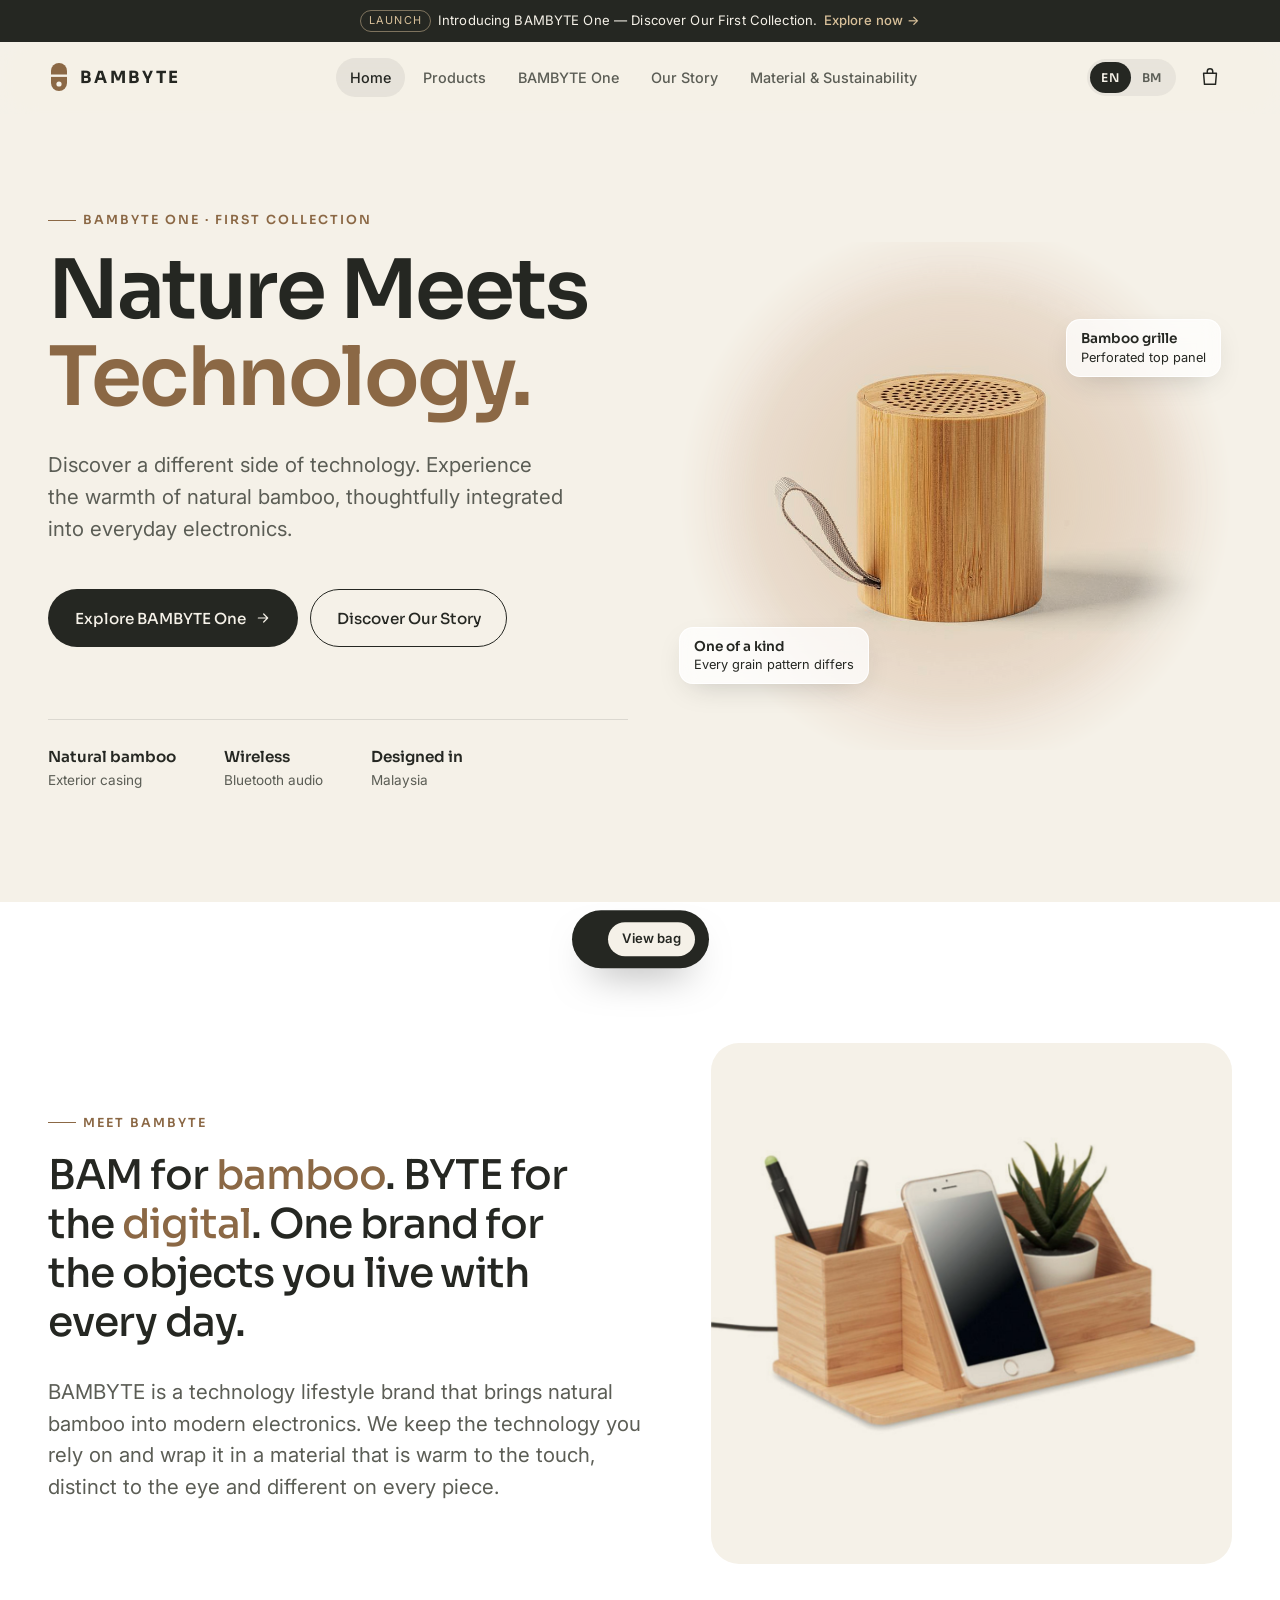
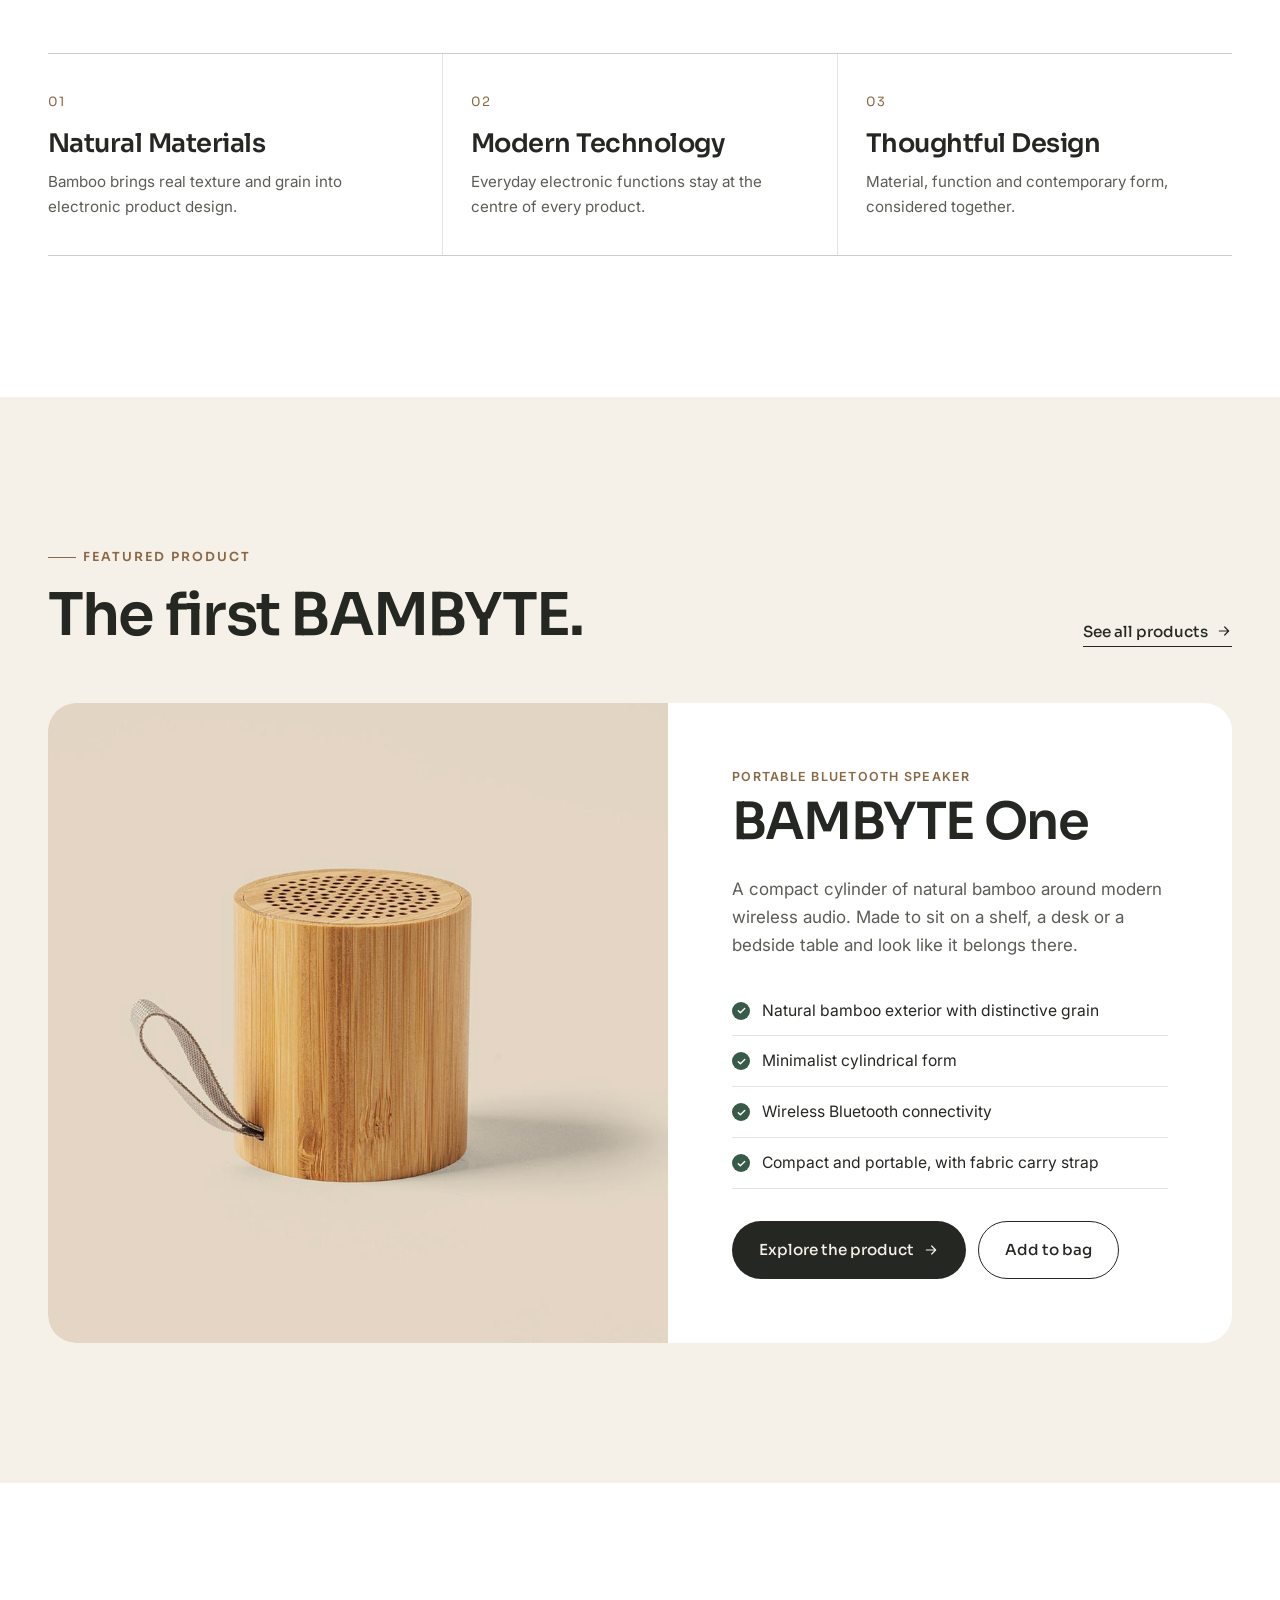
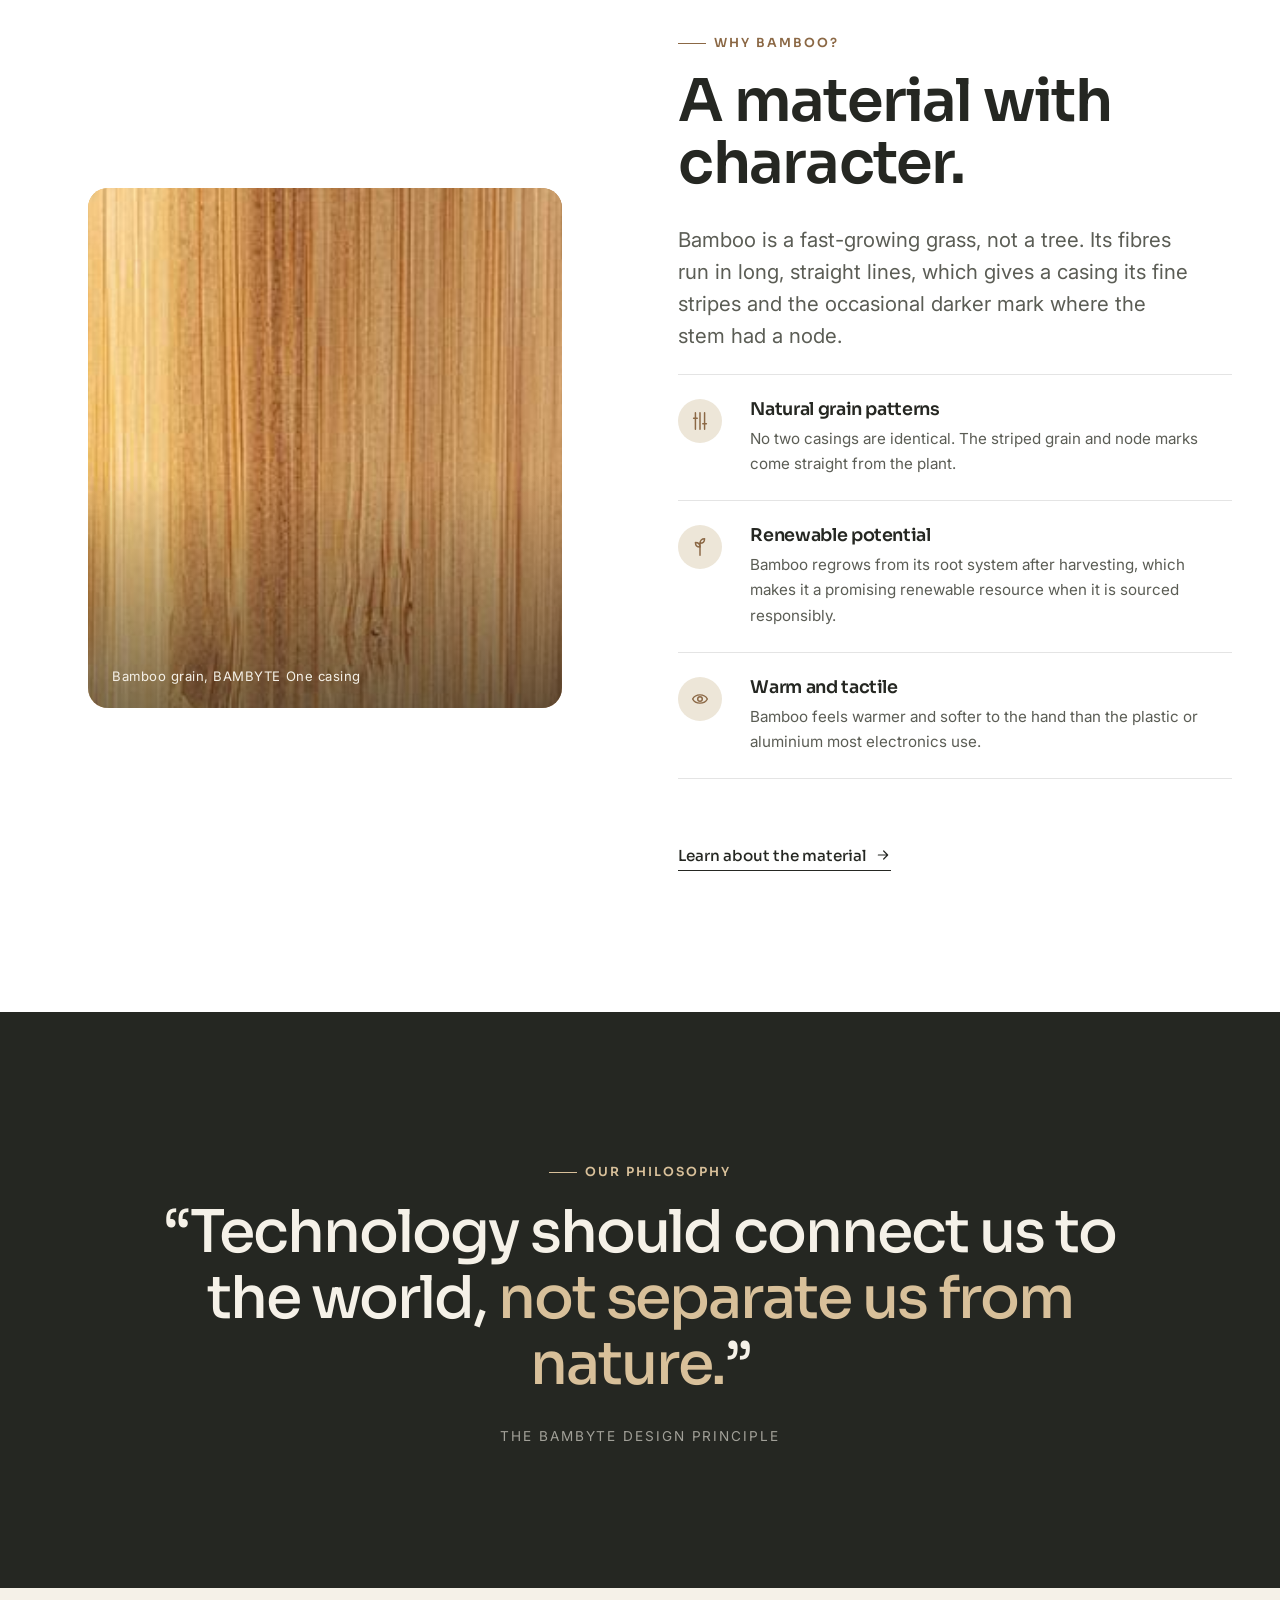
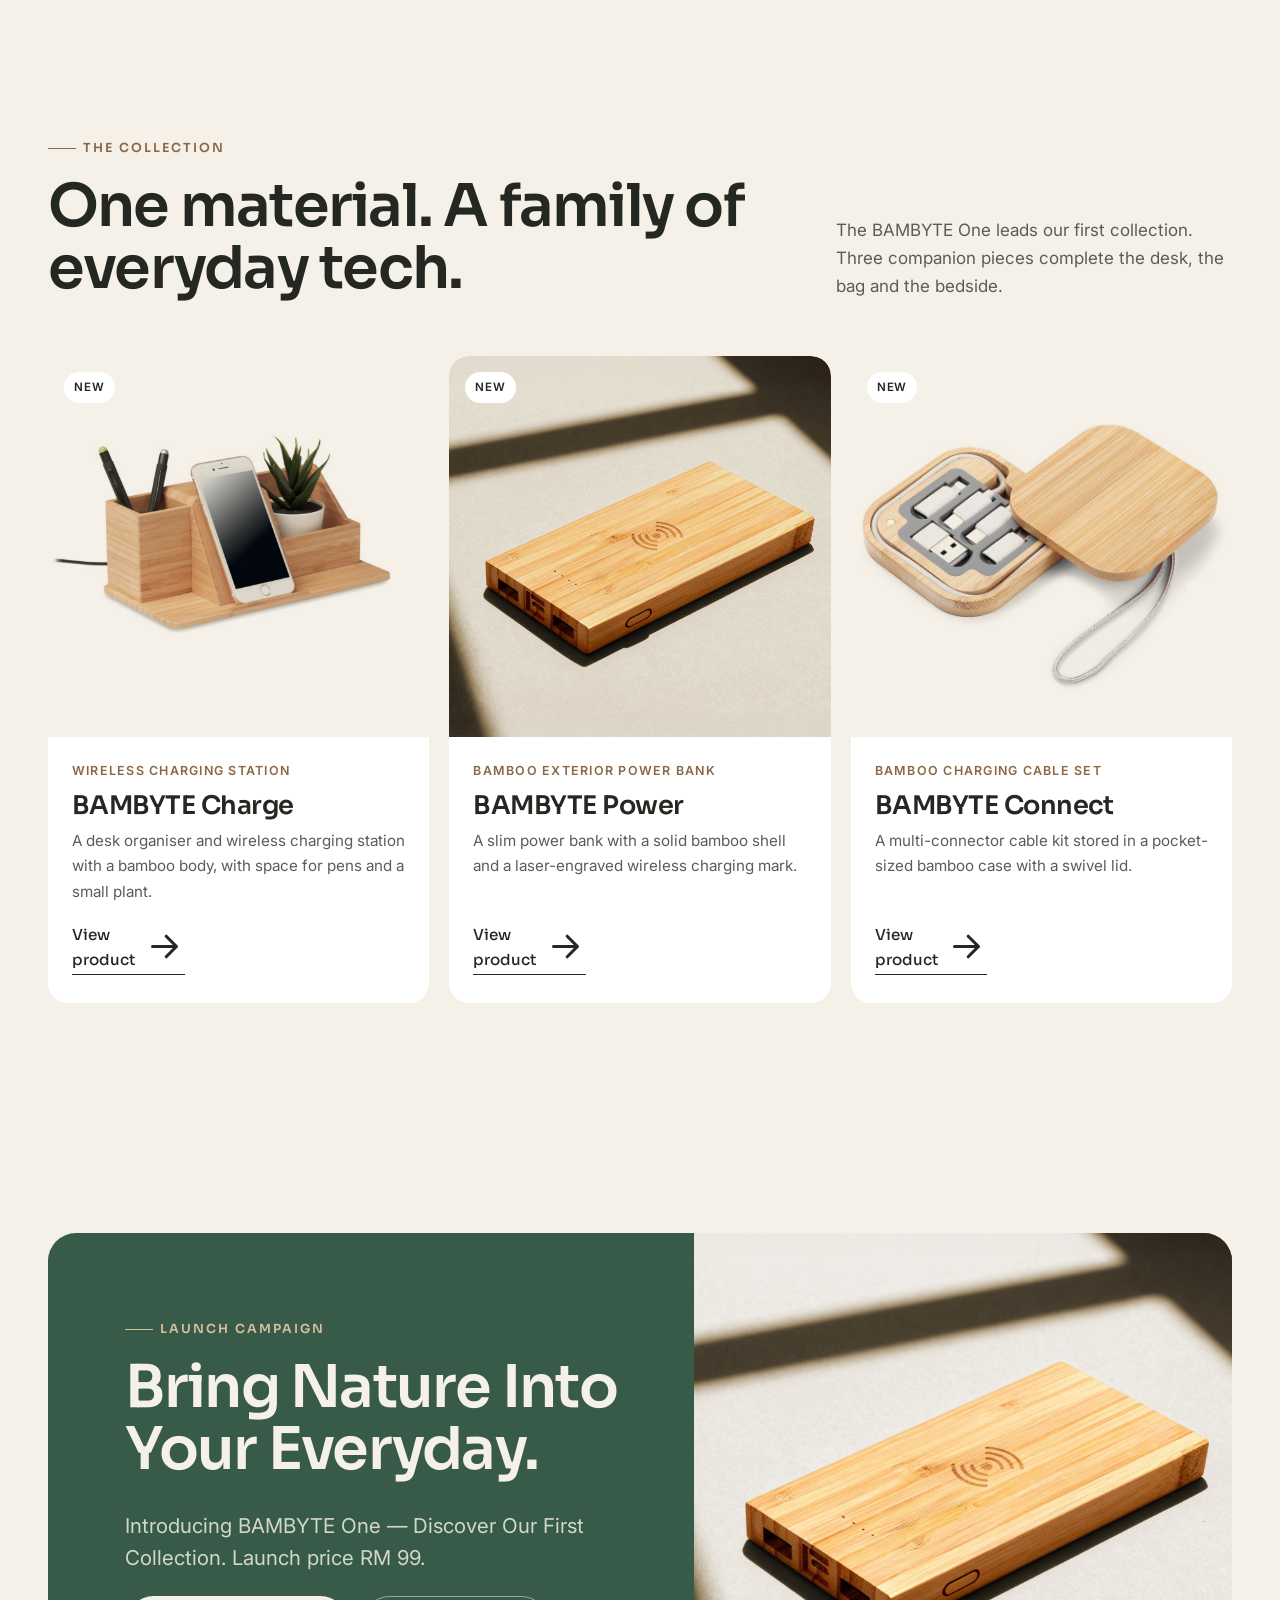
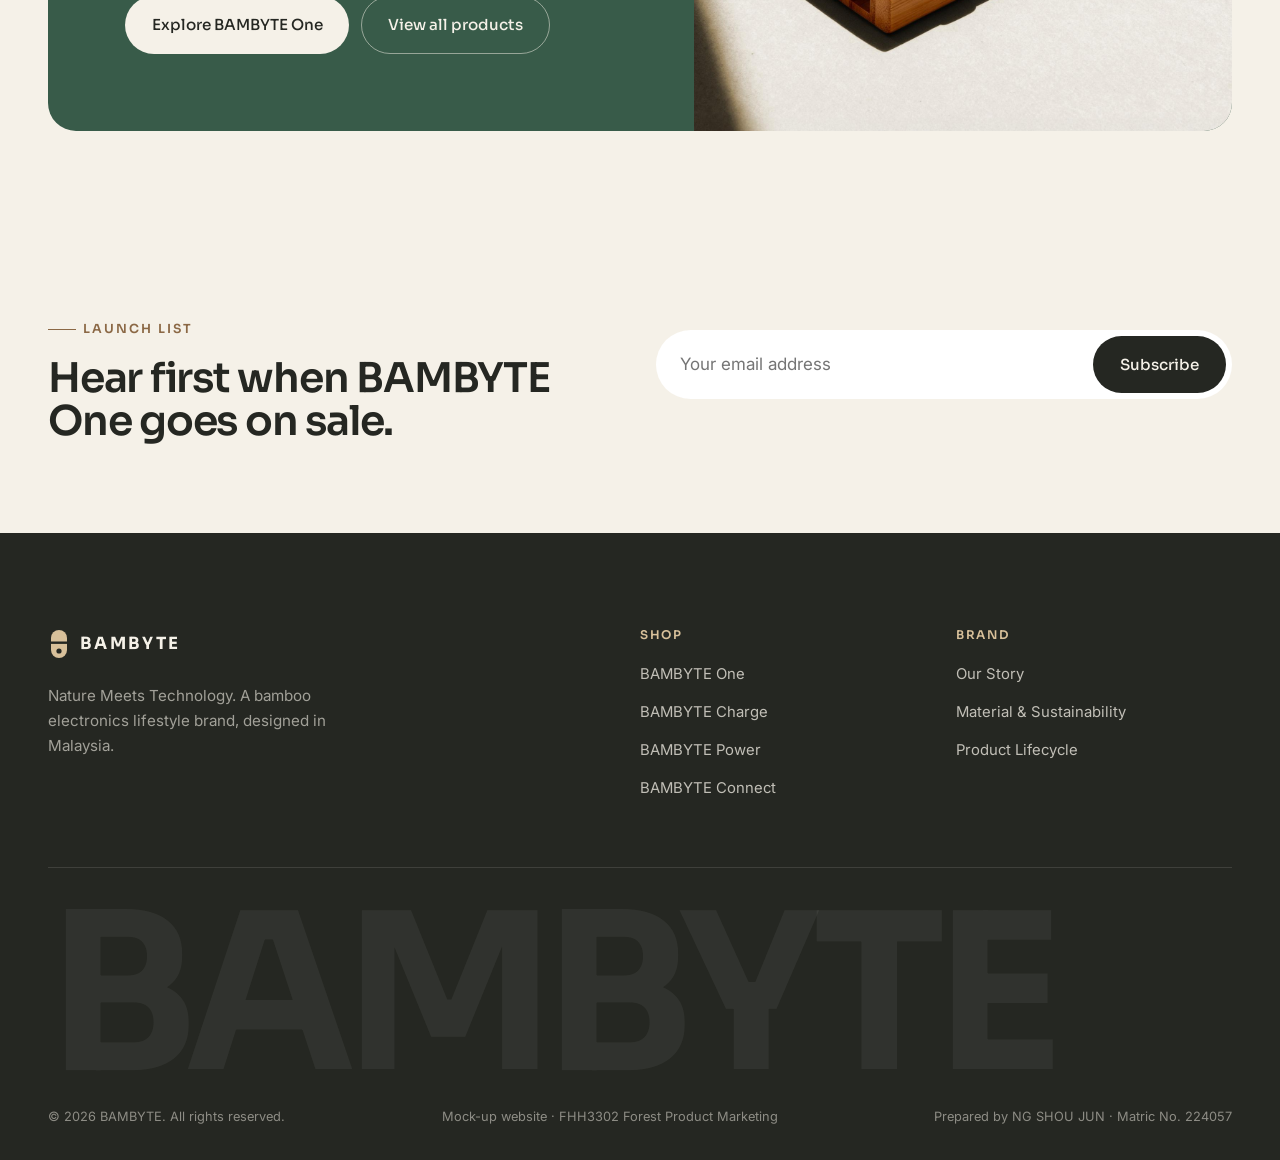
==== commit d1ef25cf: "Add files via upload" ====
--- a/index.html
+++ b/index.html
@@ -46,12 +46,15 @@
   <!-- A. BRAND INTRODUCTION -->
   <section class="section section--white" id="intro">
     <div class="wrap">
-      <div class="split">
-        <div class="eyebrow reveal">Meet BAMBYTE</div>
-        <div>
+      <div class="intro">
+        <div class="intro__text">
+          <div class="eyebrow reveal">Meet BAMBYTE</div>
           <p class="statement reveal">BAM for <em>bamboo</em>. BYTE for the <em>digital</em>. One brand for the objects you live with every day.</p>
           <p class="lead reveal" data-delay="1">BAMBYTE is a technology lifestyle brand that brings natural bamboo into modern electronics. We keep the technology you rely on and wrap it in a material that is warm to the touch, distinct to the eye and different on every piece.</p>
         </div>
+        <figure class="intro__media reveal" data-delay="1">
+          <img src="assets/img/charge-station.jpg" alt="BAMBYTE Charge bamboo desk station with a phone charging upright beside pens and a small plant" loading="lazy">
+        </figure>
       </div>
       <div class="pillars">
         <div class="pillar reveal"><span class="num">01</span><h3>Natural Materials</h3><p>Bamboo brings real texture and grain into electronic product design.</p></div>
--- a/assets/css/style.css
+++ b/assets/css/style.css
@@ -1072,3 +1072,16 @@
   .hero-visual { max-height: calc(100svh - 180px); margin: 0 auto; }
   .page-hero { padding: 56px 0 40px; }
 }
+
+/* ---------- Home: brand introduction ---------- */
+.intro { display: grid; grid-template-columns: 1.15fr 1fr; gap: clamp(32px, 5vw, 80px); align-items: center; }
+.intro .statement { max-width: 18ch; font-size: clamp(1.7rem, 3.2vw, 2.9rem); margin-bottom: .7em; }
+.intro .lead { max-width: 46ch; margin: 0; }
+.intro__media { margin: 0; border-radius: calc(var(--radius) + 8px); background: var(--ivory); aspect-ratio: 1 / 1; overflow: hidden; }
+.intro__media img { width: 100%; height: 100%; object-fit: cover; mix-blend-mode: multiply; transform: scale(1.08); }
+@media (max-width: 860px) { .intro { grid-template-columns: 1fr; } .intro__media { aspect-ratio: 4 / 3; } }
+
+/* Product filter: [hidden] must win over the card display rules */
+.catalogue .product-card[hidden] { display: none !important; }
+.catalogue .product-card.filter-in { animation: filterIn .45s var(--ease); }
+@keyframes filterIn { from { opacity: 0; transform: translateY(10px); } }
